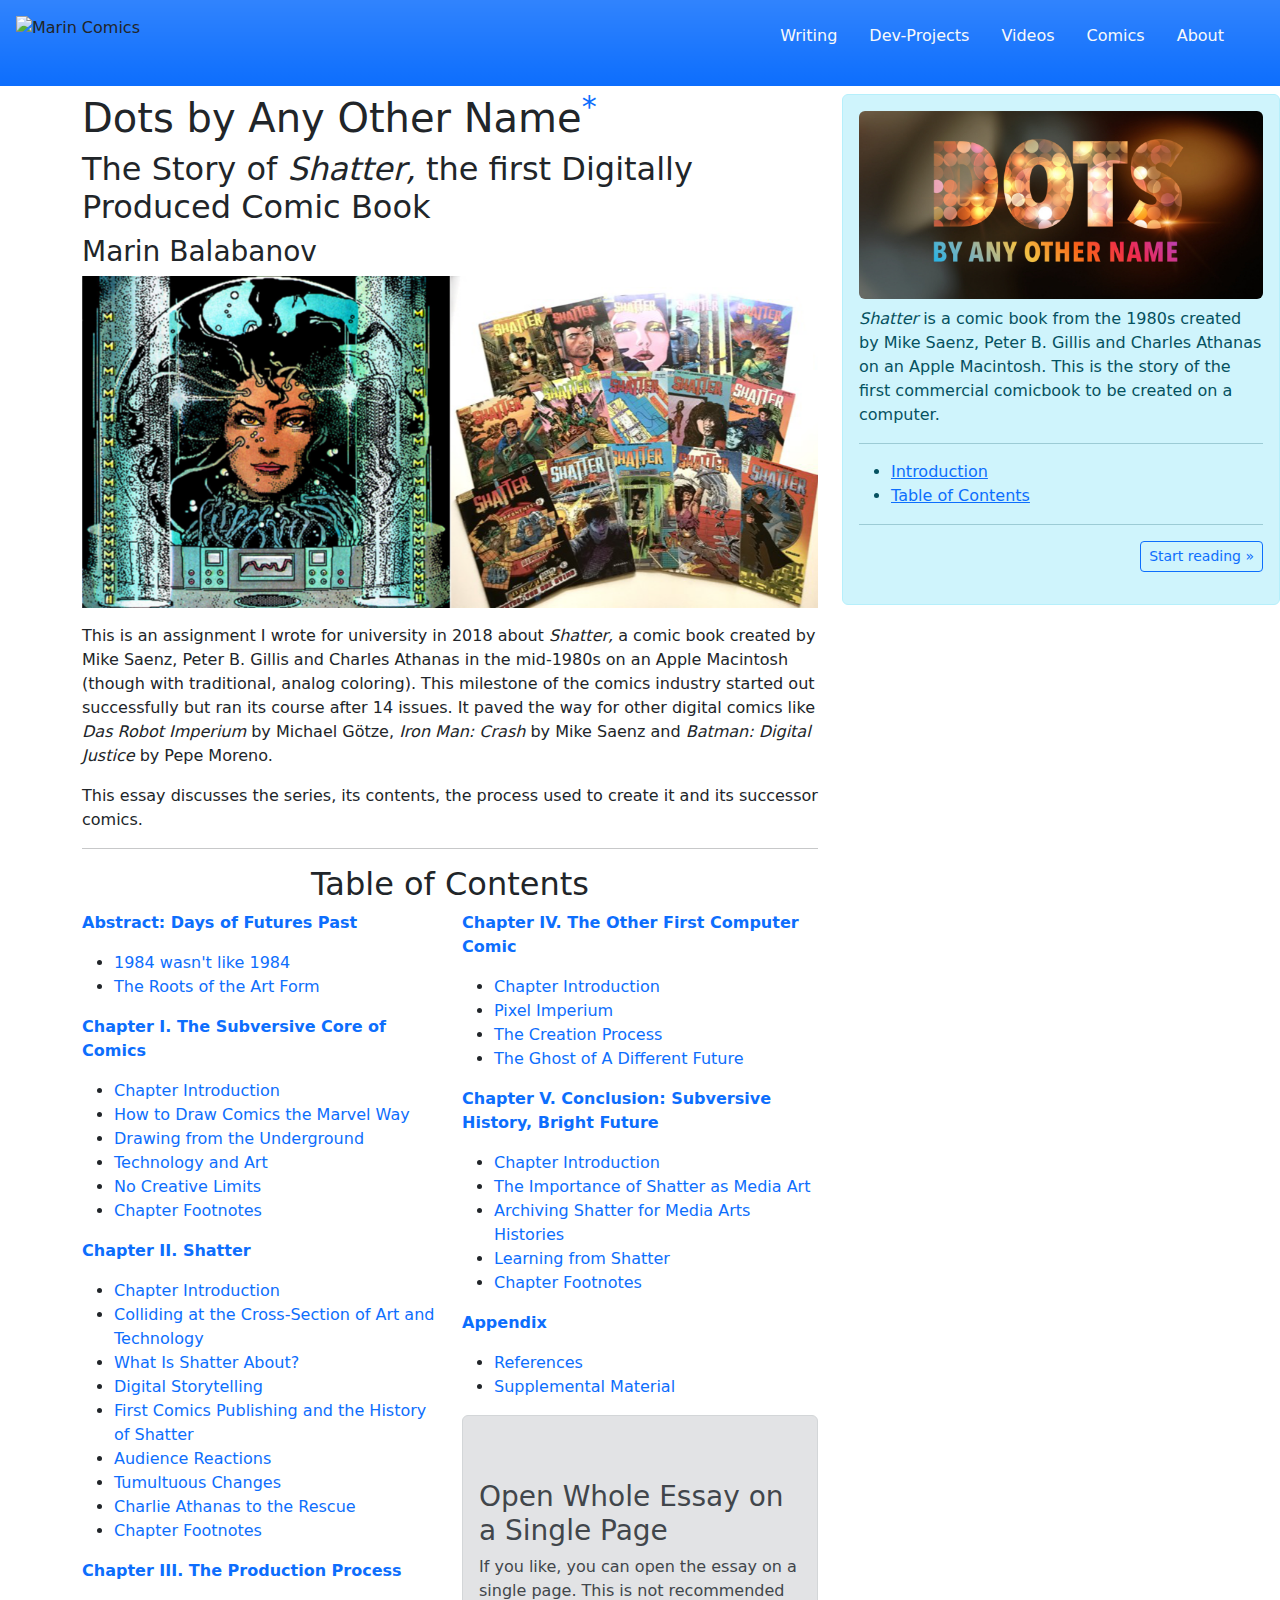
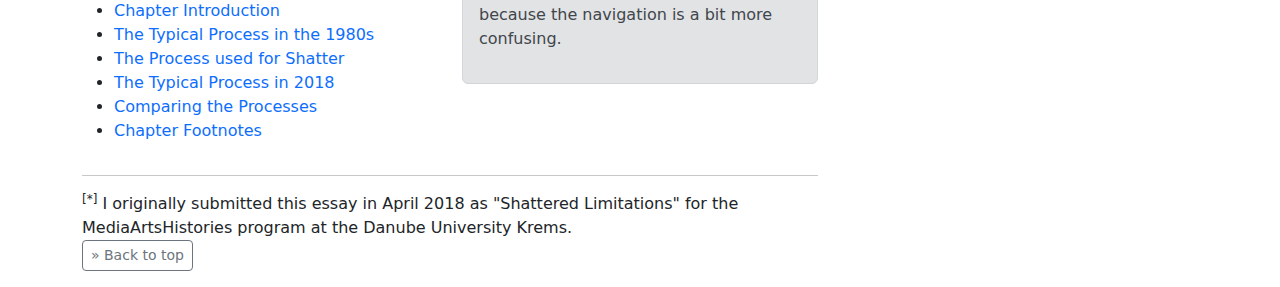
==== index.html @ e0672acc "Removes single page view of complete work" ====
<!DOCTYPE html>
<html lang="en">
  <head>
    <meta charset="UTF-8" />
    <meta http-equiv="X-UA-Compatible" content="IE=edge" />
    <meta name="viewport" content="width=device-width, initial-scale=1.0" />
    <title>Table of Contents - Dots by Any Other Name</title>
    <link rel="stylesheet" href="css/bootstrap.min.css" />
  </head>

  <body>
    <nav
      class="d-flex flex-wrap justify-content-center p-3 bg-primary bg-gradient text-light"
    >
      <a
        href="https://marincomics.com"
        class="d-flex align-items-center mb-md-1 me-md-auto text-dark text-decoration-none"
      >
        <img
          src="https://marincomics.com/img/marincomics-logo.png"
          alt="Marin Comics"
          height="50px"
        />
      </a>

      <ul class="nav nav-pills me-4">
        <li class="nav-item">
          <a
            href="https://marincomics.com/index.html#writing"
            class="nav-link link-light"
            >Writing</a
          >
        </li>
        <li class="nav-item">
          <a
            href="https://marincomics.com/index.html#dev-projects"
            class="nav-link link-light"
            >Dev-Projects</a
          >
        </li>
        <li class="nav-item">
          <a
            href="https://marincomics.com/index.html#videos"
            class="nav-link link-light"
            >Videos</a
          >
        </li>
        <li class="nav-item">
          <a
            href="https://marincomics.com/index.html#comics"
            class="nav-link link-light"
            >Comics</a
          >
        </li>
        <li class="nav-item">
          <a
            href="https://marincomics.com/about.html"
            class="nav-link link-light"
            >About</a
          >
        </li>
      </ul>
    </nav>

    <div class="container mt-2">
      <div class="row">
        <main class="col-md-8">
          <section id="shatter-introduction">
            <h1>
              Dots by Any Other Name<sup
                ><a
                  href="#dots-remark"
                  id="shatter-remark-origin"
                  class="text-decoration-none"
                  >*</a
                ></sup
              >
            </h1>
            <h2>
              The Story of <em>Shatter,</em> the first Digitally Produced Comic
              Book
            </h2>
            <h3>Marin Balabanov</h3>
            <p class="text-center">
              <img
                src="img/shatter-intro-image.png"
                alt="Shatter, the first comic book created on a computer"
                class="img-fluid"
              />
            </p>
            <p>
              This is an assignment I wrote for university in 2018 about
              <em>Shatter,</em> a comic book created by Mike Saenz, Peter B.
              Gillis and Charles Athanas in the mid-1980s on an Apple Macintosh
              (though with traditional, analog coloring). This milestone of the
              comics industry started out successfully but ran its course after
              14 issues. It paved the way for other digital comics like
              <em>Das Robot Imperium</em> by Michael Götze,
              <em>Iron Man: Crash</em> by Mike Saenz and
              <em>Batman: Digital Justice</em> by Pepe Moreno.
            </p>

            <p>
              This essay discusses the series, its contents, the process used to
              create it and its successor comics.
            </p>
          </section>

          <hr />

          <h2 class="text-center">Table of Contents</h2>
          <div class="row" id="shatter-toc">
            <section class="col-md-6">
              <p>
                <a
                  href="abstract.html#shatter-abstract"
                  class="text-decoration-none"
                  ><strong>Abstract: Days of Futures Past</strong></a
                >
              </p>
              <ul>
                <li>
                  <a
                    href="abstract.html#shatter-abstract-section-1"
                    class="text-decoration-none"
                    >1984 wasn't like 1984</a
                  >
                </li>
                <li>
                  <a
                    href="abstract.html#shatter-abstract-section-2"
                    class="text-decoration-none"
                    >The Roots of the Art Form</a
                  >
                </li>
              </ul>

              <p>
                <a
                  href="chapter-01.html#shatter-chapter-1"
                  class="text-decoration-none"
                  ><strong>Chapter I. The Subversive Core of Comics</strong></a
                >
              </p>
              <ul>
                <li>
                  <a
                    href="chapter-01.html#shatter-chapter-1-section-1"
                    class="text-decoration-none"
                    >Chapter Introduction</a
                  >
                </li>
                <li>
                  <a
                    href="chapter-01.html#shatter-chapter-1-section-2"
                    class="text-decoration-none"
                    >How to Draw Comics the Marvel Way</a
                  >
                </li>
                <li>
                  <a
                    href="chapter-01.html#shatter-chapter-1-section-3"
                    class="text-decoration-none"
                    >Drawing from the Underground</a
                  >
                </li>
                <li>
                  <a
                    href="chapter-01.html#shatter-chapter-1-section-4"
                    class="text-decoration-none"
                    >Technology and Art</a
                  >
                </li>
                <li>
                  <a
                    href="chapter-01.html#shatter-chapter-1-section-5"
                    class="text-decoration-none"
                    >No Creative Limits</a
                  >
                </li>
                <li>
                  <a
                    href="chapter-01.html#shatter-chapter-1-footnotes"
                    class="text-decoration-none"
                    >Chapter Footnotes</a
                  >
                </li>
              </ul>

              <p>
                <a
                  href="chapter-02.html#shatter-chapter-2"
                  class="text-decoration-none"
                  ><strong>Chapter II. Shatter</strong></a
                >
              </p>
              <ul>
                <li>
                  <a
                    href="chapter-02.html#shatter-chapter-2-section-1"
                    class="text-decoration-none"
                    >Chapter Introduction</a
                  >
                </li>
                <li>
                  <a
                    href="chapter-02.html#shatter-chapter-2-section-2"
                    class="text-decoration-none"
                    >Colliding at the Cross-Section of Art and Technology</a
                  >
                </li>
                <li>
                  <a
                    href="chapter-02.html#shatter-chapter-2-section-3"
                    class="text-decoration-none"
                    >What Is Shatter About?</a
                  >
                </li>
                <li>
                  <a
                    href="chapter-02.html#shatter-chapter-2-section-4"
                    class="text-decoration-none"
                    >Digital Storytelling</a
                  >
                </li>
                <li>
                  <a
                    href="chapter-02.html#shatter-chapter-2-section-5"
                    class="text-decoration-none"
                    >First Comics Publishing and the History of Shatter</a
                  >
                </li>
                <li>
                  <a
                    href="chapter-02.html#shatter-chapter-2-section-6"
                    class="text-decoration-none"
                    >Audience Reactions</a
                  >
                </li>
                <li>
                  <a
                    href="chapter-02.html#shatter-chapter-2-section-7"
                    class="text-decoration-none"
                    >Tumultuous Changes</a
                  >
                </li>
                <li>
                  <a
                    href="chapter-02.html#shatter-chapter-2-section-8"
                    class="text-decoration-none"
                    >Charlie Athanas to the Rescue</a
                  >
                </li>
                <li>
                  <a
                    href="chapter-02.html#shatter-chapter-2-footnotes"
                    class="text-decoration-none"
                    >Chapter Footnotes</a
                  >
                </li>
              </ul>

              <p>
                <a
                  href="chapter-03.html#shatter-chapter-3"
                  class="text-decoration-none"
                  ><strong>Chapter III. The Production Process</strong></a
                >
              </p>
              <ul>
                <li>
                  <a
                    href="chapter-03.html#shatter-chapter-3-section-1"
                    class="text-decoration-none"
                    >Chapter Introduction</a
                  >
                </li>
                <li>
                  <a
                    href="chapter-03.html#shatter-chapter-3-section-2"
                    class="text-decoration-none"
                    >The Typical Process in the 1980s</a
                  >
                </li>
                <li>
                  <a
                    href="chapter-03.html#shatter-chapter-3-section-3"
                    class="text-decoration-none"
                    >The Process used for Shatter</a
                  >
                </li>
                <li>
                  <a
                    href="chapter-03.html#shatter-chapter-3-section-4"
                    class="text-decoration-none"
                    >The Typical Process in 2018</a
                  >
                </li>
                <li>
                  <a
                    href="chapter-03.html#shatter-chapter-3-section-5"
                    class="text-decoration-none"
                    >Comparing the Processes</a
                  >
                </li>
                <li>
                  <a
                    href="chapter-03.html#shatter-chapter-3-footnotes"
                    class="text-decoration-none"
                    >Chapter Footnotes</a
                  >
                </li>
              </ul>
            </section>

            <section class="col-md-6">
              <p>
                <a
                  href="chapter-04.html#shatter-chapter-4"
                  class="text-decoration-none"
                  ><strong
                    >Chapter IV. The Other First Computer Comic</strong
                  ></a
                >
              </p>
              <ul>
                <li>
                  <a
                    href="chapter-04.html#shatter-chapter-4-section-1"
                    class="text-decoration-none"
                    >Chapter Introduction</a
                  >
                </li>
                <li>
                  <a
                    href="chapter-04.html#shatter-chapter-4-section-2"
                    class="text-decoration-none"
                    >Pixel Imperium</a
                  >
                </li>
                <li>
                  <a
                    href="chapter-04.html#shatter-chapter-4-section-3"
                    class="text-decoration-none"
                    >The Creation Process</a
                  >
                </li>
                <li>
                  <a
                    href="chapter-04.html#shatter-chapter-4-section-4"
                    class="text-decoration-none"
                    >The Ghost of A Different Future</a
                  >
                </li>
              </ul>

              <p>
                <a
                  href="chapter-05.html#shatter-chapter-5"
                  class="text-decoration-none"
                  ><strong
                    >Chapter V. Conclusion: Subversive History, Bright
                    Future</strong
                  ></a
                >
              </p>
              <ul>
                <li>
                  <a
                    href="chapter-05.html#shatter-chapter-5-section-1"
                    class="text-decoration-none"
                    >Chapter Introduction</a
                  >
                </li>
                <li>
                  <a
                    href="chapter-05.html#shatter-chapter-5-section-2"
                    class="text-decoration-none"
                    >The Importance of Shatter as Media Art</a
                  >
                </li>
                <li>
                  <a
                    href="chapter-05.html#shatter-chapter-5-section-3"
                    class="text-decoration-none"
                    >Archiving Shatter for Media Arts Histories</a
                  >
                </li>
                <li>
                  <a
                    href="chapter-05.html#shatter-chapter-5-section-4"
                    class="text-decoration-none"
                    >Learning from Shatter</a
                  >
                </li>
                <li>
                  <a
                    href="chapter-05.html#shatter-chapter-5-footnotes"
                    class="text-decoration-none"
                    >Chapter Footnotes</a
                  >
                </li>
              </ul>

              <p>
                <a
                  href="appendix.html#shatter-appendix"
                  class="text-decoration-none"
                  ><strong>Appendix</strong></a
                >
              </p>
              <ul>
                <li>
                  <a
                    href="appendix.html#shatter-references"
                    class="text-decoration-none"
                    >References</a
                  >
                </li>
                <li>
                  <a
                    href="appendix.html#shatter-comic-pages"
                    class="text-decoration-none"
                    >Supplemental Material</a
                  >
                </li>
              </ul>

              <div class="alert alert-secondary">
                <h3 class="mt-5">Open Whole Essay on a Single Page</h3>
                <p>
                  If you like, you can open the essay on a single page. This is
                  not recommended because the navigation is a bit more
                  confusing.
                </p>
              </div>
            </section>
            <div>
              <hr />
              <p id="dots-remark">
                <sup>[*]</sup> I originally submitted this essay in April 2018
                as "Shattered Limitations" for the MediaArtsHistories program at
                the Danube University Krems.<br /><a
                  href="#shatter-remark-origin"
                  class="btn btn-outline-secondary btn-sm"
                >
                  &raquo; Back to top</a
                >
              </p>
            </div>
          </div>
        </main>
        <aside class="col-md-4">
          <div
            class="alert alert-info position-fixed"
            style="max-height: 80vh; overflow-y: scroll"
          >
            <img
              src="img/dots-by-any-other-name.jpg"
              alt="Dots by any other Name"
              class="img-fluid rounded"
            />
            <p class="mt-2">
              <em>Shatter</em> is a comic book from the 1980s created by Mike
              Saenz, Peter B. Gillis and Charles Athanas on an Apple Macintosh.
              This is the story of the first commercial comicbook to be created
              on a computer.
            </p>
            <hr />
            <ul>
              <li>
                <a href="#shatter-introduction">Introduction</a>
              </li>
              <li>
                <a href="#shatter-toc">Table of Contents</a>
              </li>
            </ul>
            <hr />
            <div class="row">
              <div class="col-md-6"></div>
              <div class="col-md-6">
                <p class="text-end">
                  <a href="abstract.html" class="btn btn-outline-primary btn-sm"
                    >Start reading &raquo;</a
                  >
                </p>
              </div>
            </div>
          </div>
        </aside>
      </div>
    </div>
    <script src="js/bootstrap.bundle.min.js"></script>
  </body>
</html>
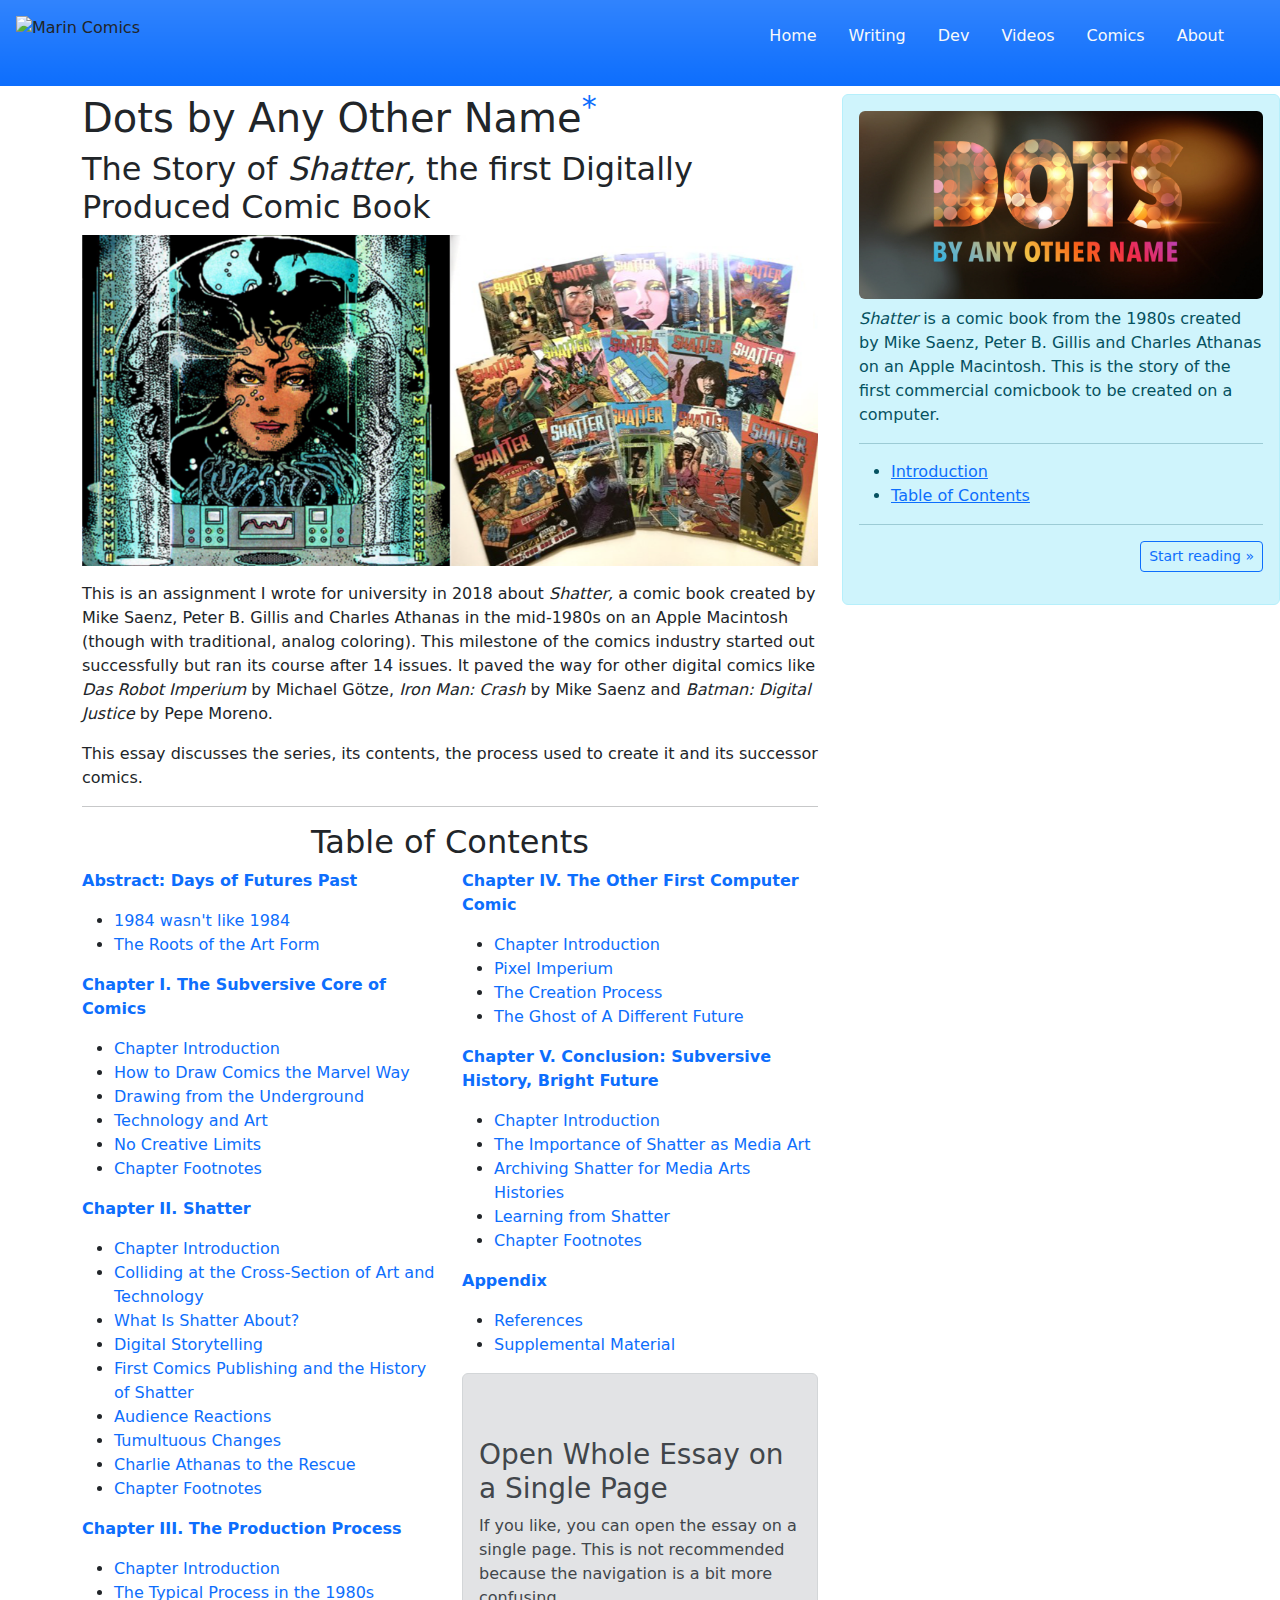
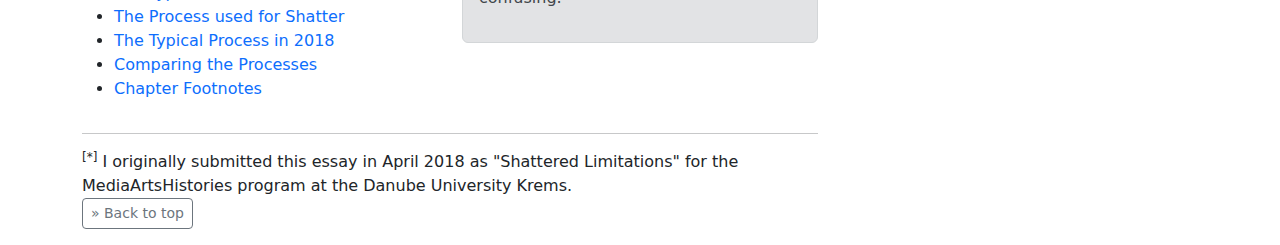
==== commit 1d170647: "Updates navigation and page headings" ====
--- a/index.html
+++ b/index.html
@@ -16,48 +16,27 @@
         href="https://marincomics.com"
         class="d-flex align-items-center mb-md-1 me-md-auto text-dark text-decoration-none"
       >
-        <img
-          src="https://marincomics.com/img/marincomics-logo.png"
-          alt="Marin Comics"
-          height="50px"
-        />
+        <img src="../img/marincomics-logo.png" alt="Marin Comics" height="50" />
       </a>
 
       <ul class="nav nav-pills me-4">
         <li class="nav-item">
-          <a
-            href="https://marincomics.com/index.html#writing"
-            class="nav-link link-light"
-            >Writing</a
-          >
-        </li>
-        <li class="nav-item">
-          <a
-            href="https://marincomics.com/index.html#dev-projects"
-            class="nav-link link-light"
-            >Dev-Projects</a
-          >
-        </li>
-        <li class="nav-item">
-          <a
-            href="https://marincomics.com/index.html#videos"
-            class="nav-link link-light"
-            >Videos</a
-          >
-        </li>
-        <li class="nav-item">
-          <a
-            href="https://marincomics.com/index.html#comics"
-            class="nav-link link-light"
-            >Comics</a
-          >
-        </li>
-        <li class="nav-item">
-          <a
-            href="https://marincomics.com/about.html"
-            class="nav-link link-light"
-            >About</a
-          >
+          <a href="/index.html" class="nav-link link-light">Home</a>
+        </li>
+        <li class="nav-item">
+          <a href="/writing.html" class="nav-link link-light">Writing</a>
+        </li>
+        <li class="nav-item">
+          <a href="/dev.html" class="nav-link link-light">Dev</a>
+        </li>
+        <li class="nav-item">
+          <a href="/videos.html" class="nav-link link-light">Videos</a>
+        </li>
+        <li class="nav-item">
+          <a href="/comics.html" class="nav-link link-light">Comics</a>
+        </li>
+        <li class="nav-item">
+          <a href="/about.html" class="nav-link link-light">About</a>
         </li>
       </ul>
     </nav>
@@ -80,7 +59,6 @@
               The Story of <em>Shatter,</em> the first Digitally Produced Comic
               Book
             </h2>
-            <h3>Marin Balabanov</h3>
             <p class="text-center">
               <img
                 src="img/shatter-intro-image.png"
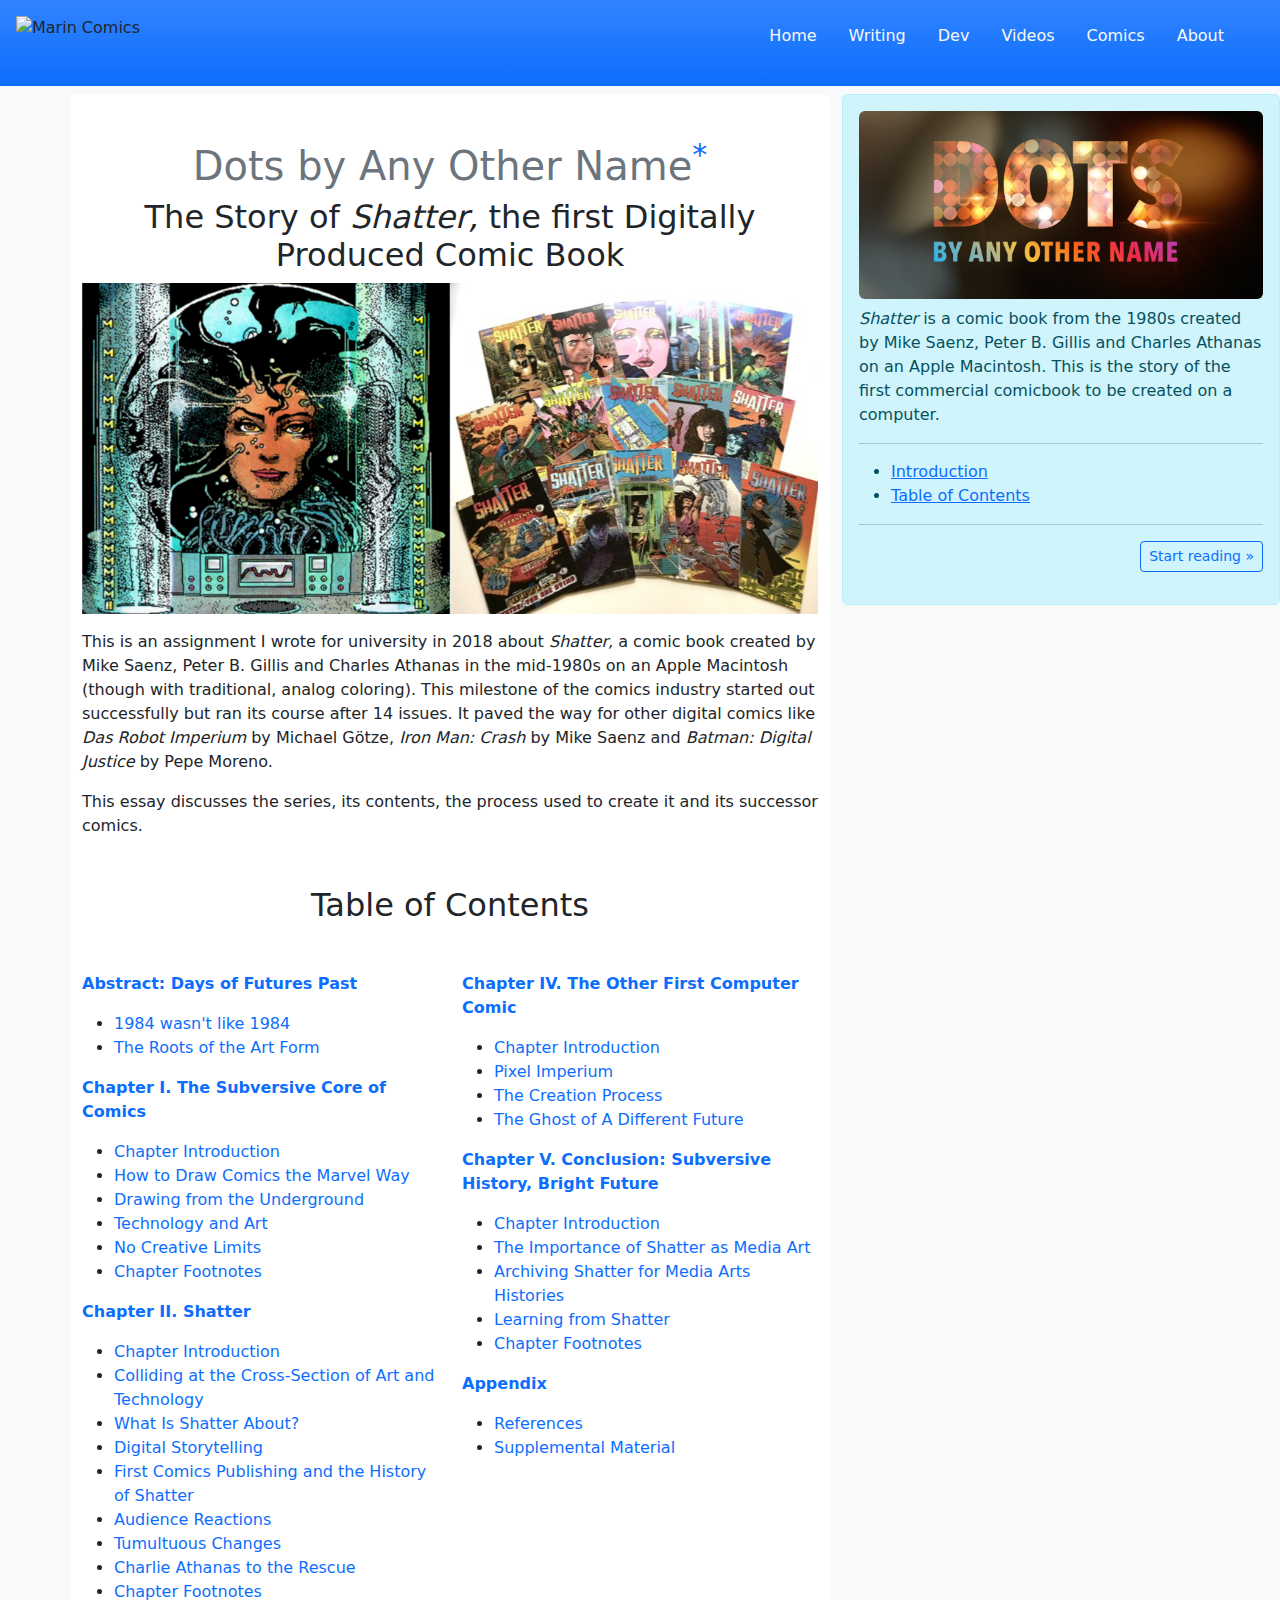
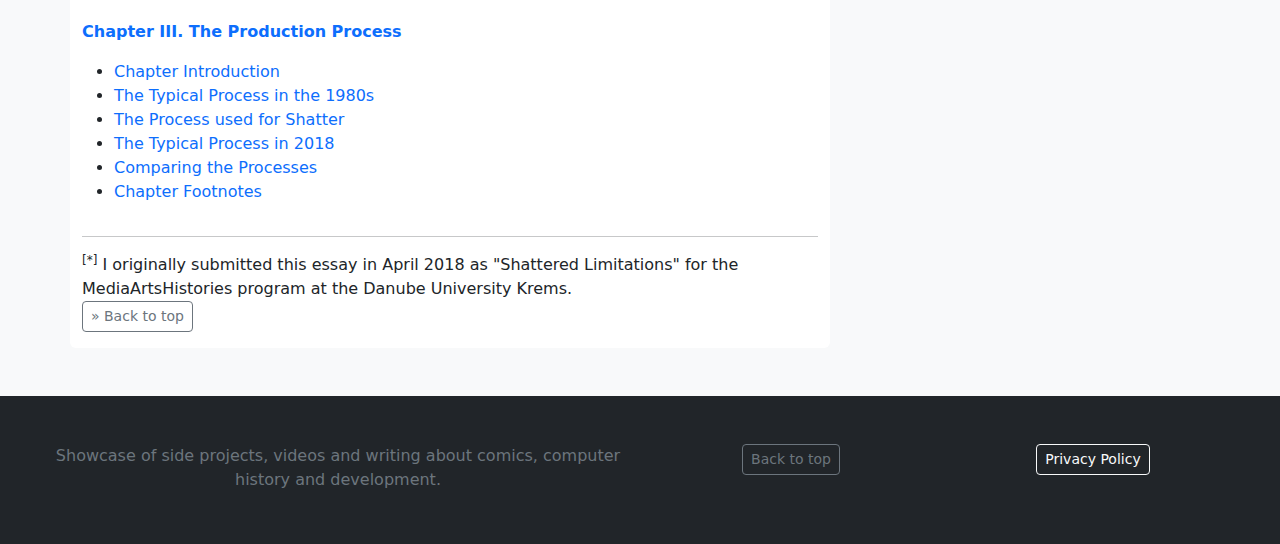
==== commit 0a2ea4c5: "Adapts styles, titles, sidenav and index page" ====
--- a/index.html
+++ b/index.html
@@ -6,9 +6,10 @@
     <meta name="viewport" content="width=device-width, initial-scale=1.0" />
     <title>Table of Contents - Dots by Any Other Name</title>
     <link rel="stylesheet" href="css/bootstrap.min.css" />
+    <link rel="stylesheet" href="css/custom.css" />
   </head>
 
-  <body>
+  <body class="bg-light">
     <nav
       class="d-flex flex-wrap justify-content-center p-3 bg-primary bg-gradient text-light"
     >
@@ -43,9 +44,9 @@
 
     <div class="container mt-2">
       <div class="row">
-        <main class="col-md-8">
+        <main class="col-md-8 bg-white rounded mb-5">
           <section id="shatter-introduction">
-            <h1>
+            <h1 class="text-center text-secondary mt-5">
               Dots by Any Other Name<sup
                 ><a
                   href="#dots-remark"
@@ -55,7 +56,7 @@
                 ></sup
               >
             </h1>
-            <h2>
+            <h2 class="text-center">
               The Story of <em>Shatter,</em> the first Digitally Produced Comic
               Book
             </h2>
@@ -84,9 +85,8 @@
             </p>
           </section>
 
-          <hr />
-
-          <h2 class="text-center">Table of Contents</h2>
+
+          <h2 class="text-center my-5">Table of Contents</h2>
           <div class="row" id="shatter-toc">
             <section class="col-md-6">
               <p>
@@ -404,14 +404,6 @@
                 </li>
               </ul>
 
-              <div class="alert alert-secondary">
-                <h3 class="mt-5">Open Whole Essay on a Single Page</h3>
-                <p>
-                  If you like, you can open the essay on a single page. This is
-                  not recommended because the navigation is a bit more
-                  confusing.
-                </p>
-              </div>
             </section>
             <div>
               <hr />
@@ -431,7 +423,7 @@
         <aside class="col-md-4">
           <div
             class="alert alert-info position-fixed"
-            style="max-height: 80vh; overflow-y: scroll"
+            id="toc-sidenav"
           >
             <img
               src="img/dots-by-any-other-name.jpg"
@@ -469,5 +461,31 @@
       </div>
     </div>
     <script src="js/bootstrap.bundle.min.js"></script>
+
+    <footer class="bg-dark text-muted p-5 row">
+      <div class="col-md-6 text-center">
+        <p class="mb-1">
+          Showcase of side projects, videos and writing about comics, computer
+          history and development.
+        </p>
+      </div>
+      <div class="col-md-3 text-center">
+        <p class="mb-1">
+          <a rel="noopener" href="#" class="btn btn-sm btn-outline-secondary"
+            >Back to top</a
+          >
+        </p>
+      </div>
+      <div class="col-md-3 text-center">
+        <p class="mb-1">
+          <a
+            href="https://marincomics.com/privacy-policy.html"
+            class="btn btn-sm btn-outline-light"
+            >Privacy Policy</a
+          >
+        </p>
+      </div>
+    </footer>
+
   </body>
 </html>
--- a/css/custom.css
+++ b/css/custom.css
@@ -0,0 +1,26 @@
+.video-container {
+    overflow: hidden;
+    position: relative;
+    width: 100%;
+  }
+  
+  .video-container::after {
+    padding-top: 56.25%;
+    display: block;
+    content: '';
+  }
+  
+  .video-container iframe {
+    position: absolute;
+    top: 0;
+    left: 0;
+    width: 100%;
+    height: 100%;
+  }
+  
+  #toc-sidenav {
+    max-width: 30rem;
+    overflow-y: scroll;
+    max-height: 80vh
+  }
+  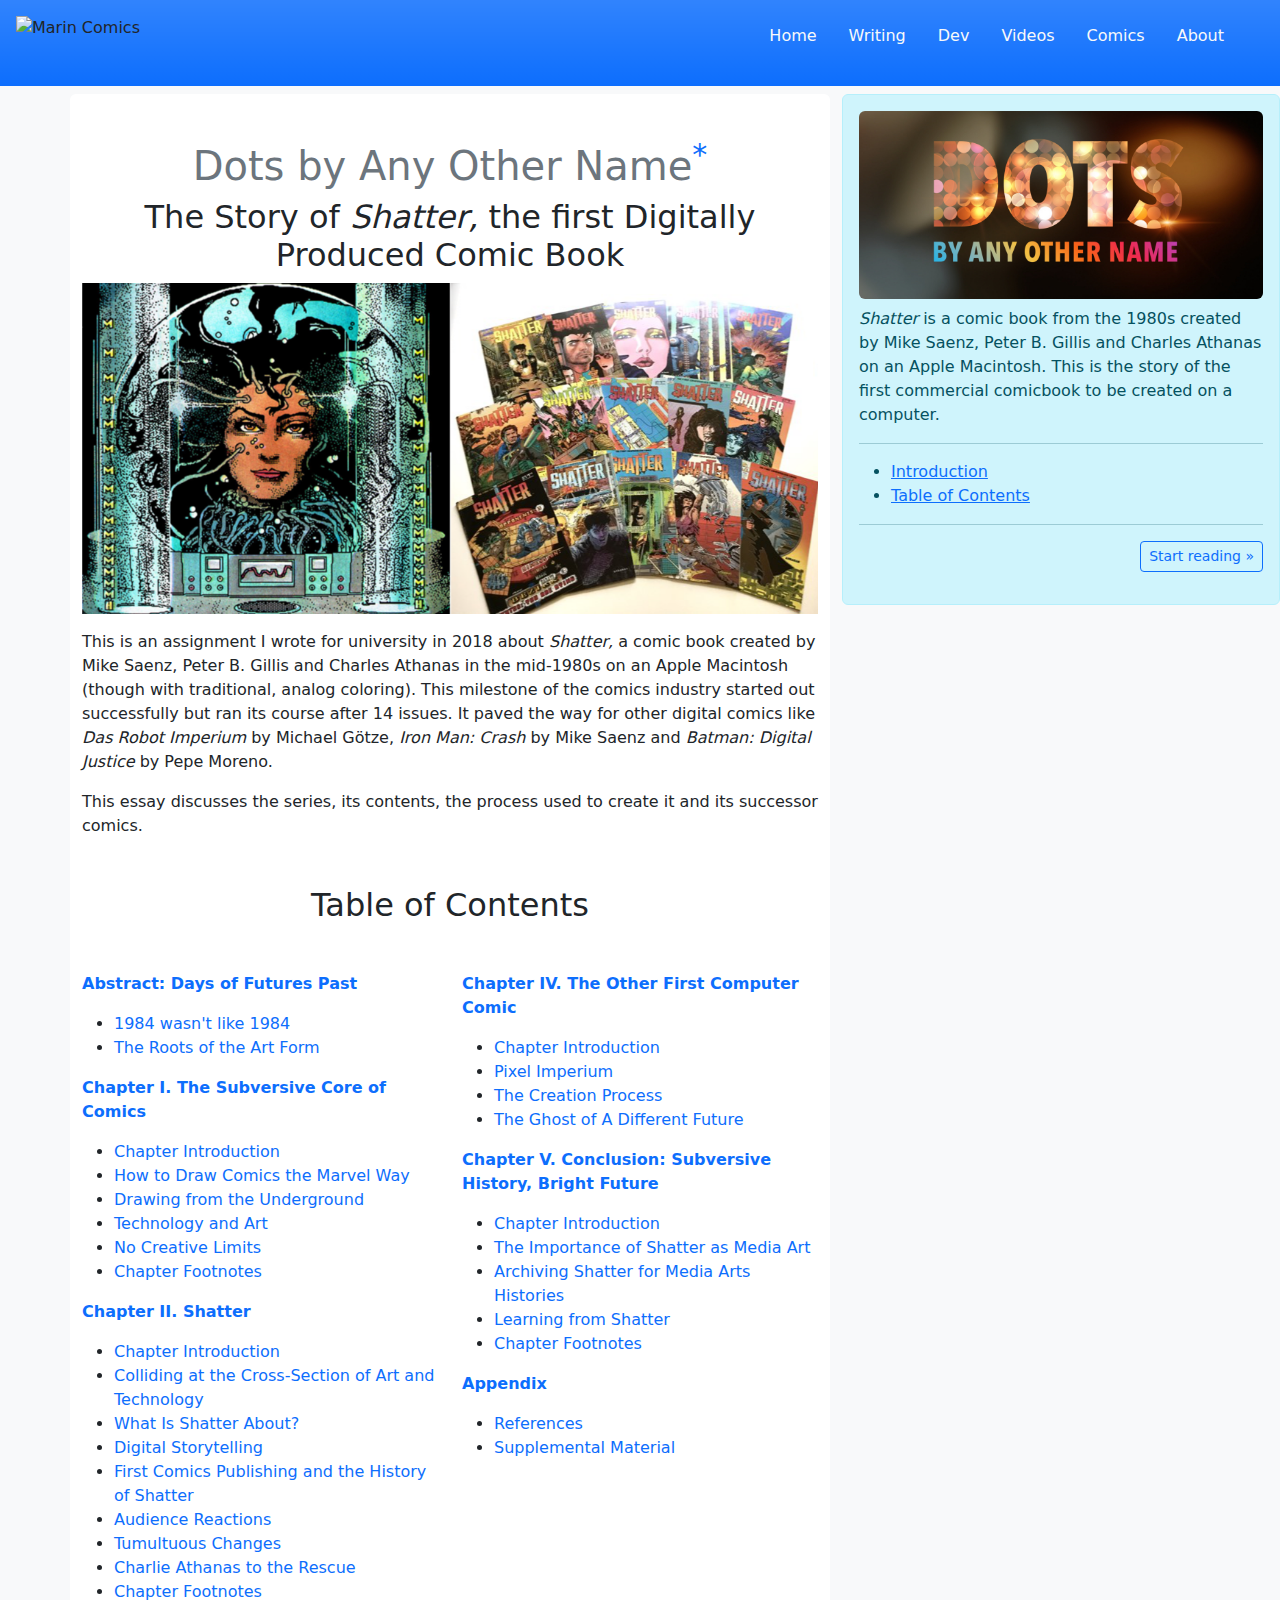
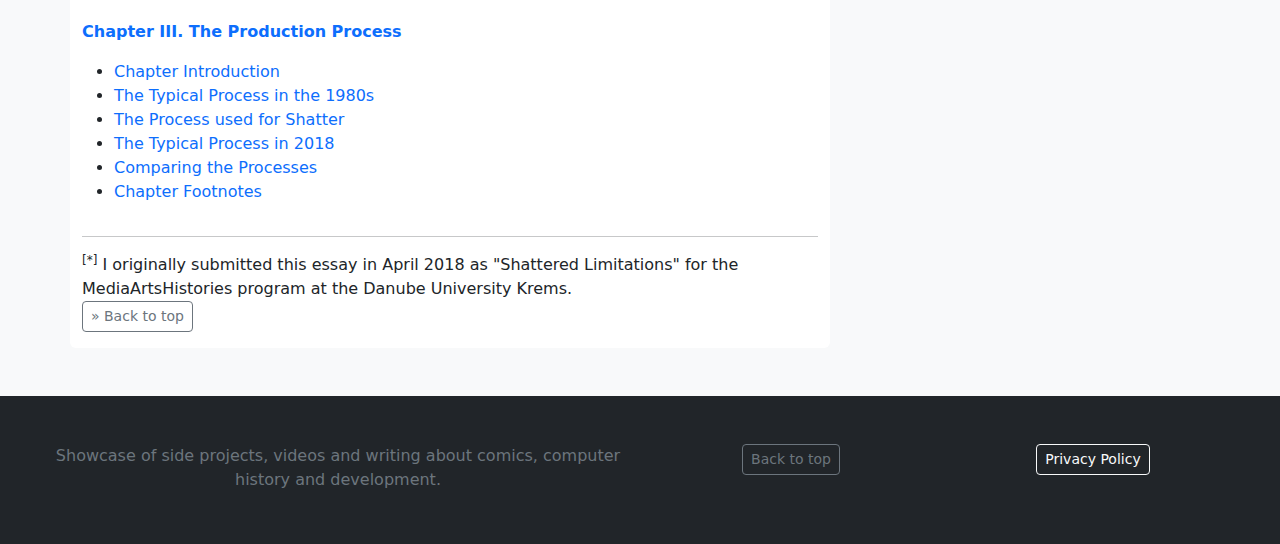
==== commit adeaefec: "Realligns the buttons at the end of every page" ====
--- a/index.html
+++ b/index.html
@@ -447,8 +447,8 @@
             </ul>
             <hr />
             <div class="row">
-              <div class="col-md-6"></div>
-              <div class="col-md-6">
+              <div class="col-6"></div>
+              <div class="col-6">
                 <p class="text-end">
                   <a href="abstract.html" class="btn btn-outline-primary btn-sm"
                     >Start reading &raquo;</a
@@ -479,7 +479,7 @@
       <div class="col-md-3 text-center">
         <p class="mb-1">
           <a
-            href="https://marincomics.com/privacy-policy.html"
+            href="/privacy-policy.html"
             class="btn btn-sm btn-outline-light"
             >Privacy Policy</a
           >
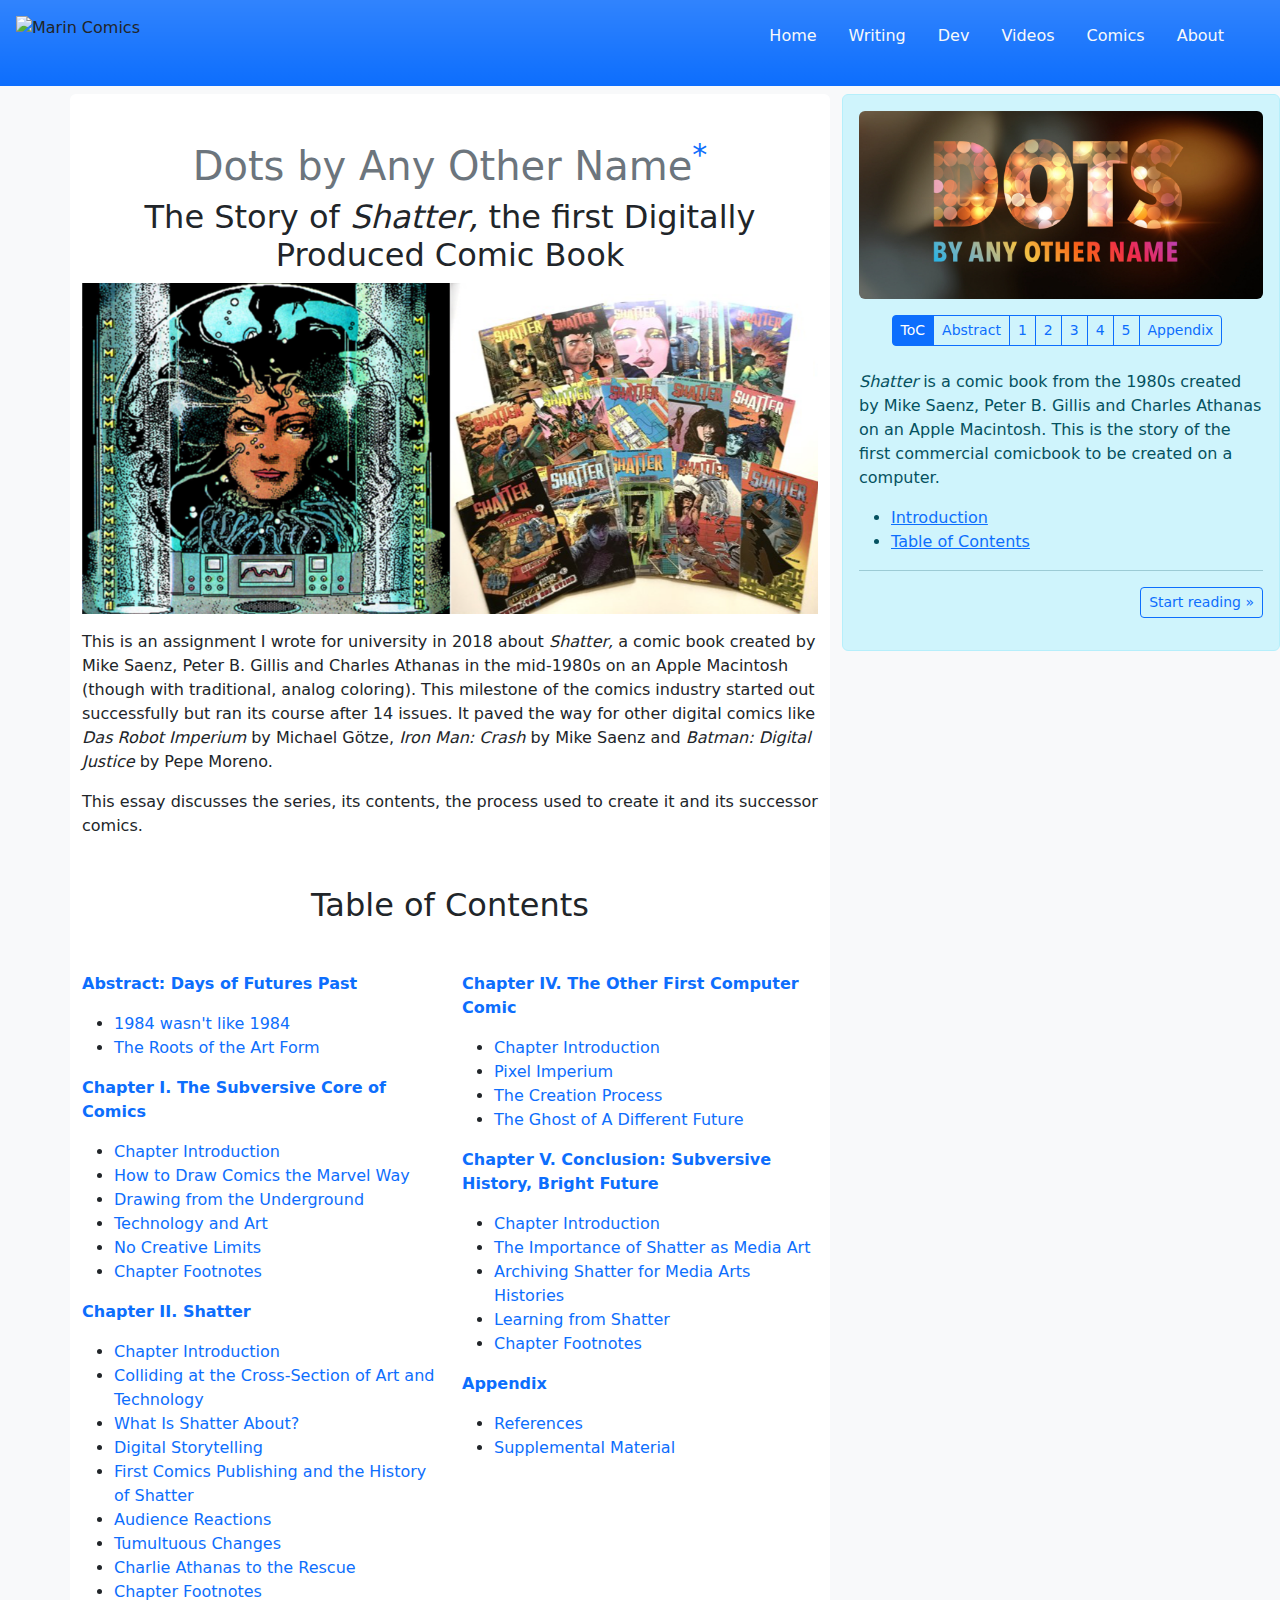
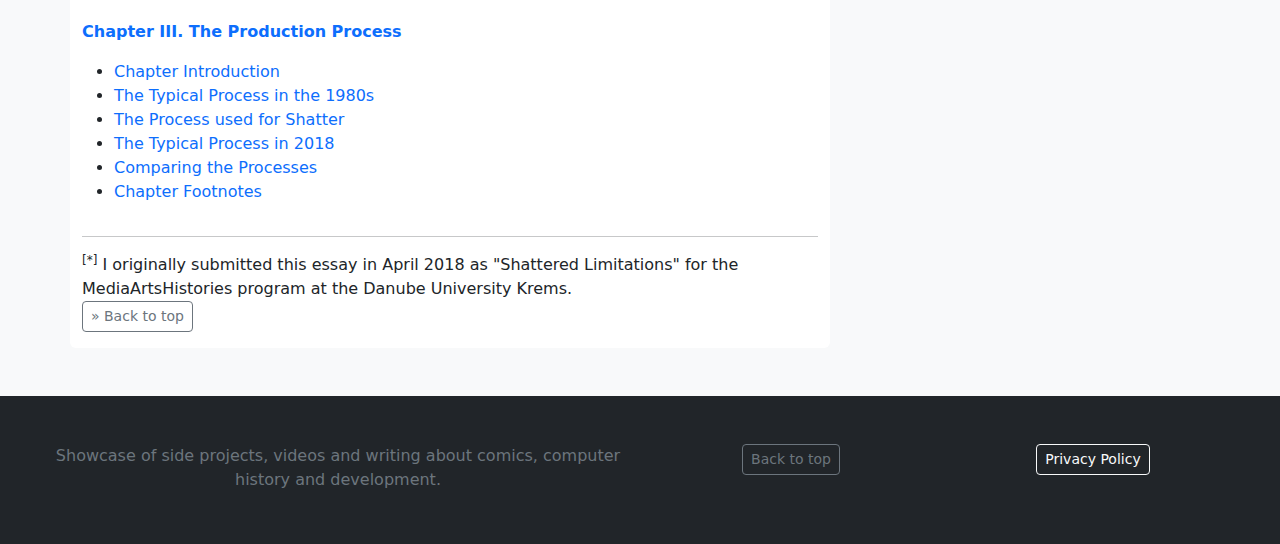
==== commit 3d5221b6: "Adds direct navigation to pages" ====
--- a/index.html
+++ b/index.html
@@ -1,491 +1,305 @@
 <!DOCTYPE html>
 <html lang="en">
-  <head>
-    <meta charset="UTF-8" />
-    <meta http-equiv="X-UA-Compatible" content="IE=edge" />
-    <meta name="viewport" content="width=device-width, initial-scale=1.0" />
-    <title>Table of Contents - Dots by Any Other Name</title>
-    <link rel="stylesheet" href="css/bootstrap.min.css" />
-    <link rel="stylesheet" href="css/custom.css" />
-  </head>
-
-  <body class="bg-light">
-    <nav
-      class="d-flex flex-wrap justify-content-center p-3 bg-primary bg-gradient text-light"
-    >
-      <a
-        href="https://marincomics.com"
-        class="d-flex align-items-center mb-md-1 me-md-auto text-dark text-decoration-none"
-      >
-        <img src="../img/marincomics-logo.png" alt="Marin Comics" height="50" />
-      </a>
-
-      <ul class="nav nav-pills me-4">
-        <li class="nav-item">
-          <a href="/index.html" class="nav-link link-light">Home</a>
-        </li>
-        <li class="nav-item">
-          <a href="/writing.html" class="nav-link link-light">Writing</a>
-        </li>
-        <li class="nav-item">
-          <a href="/dev.html" class="nav-link link-light">Dev</a>
-        </li>
-        <li class="nav-item">
-          <a href="/videos.html" class="nav-link link-light">Videos</a>
-        </li>
-        <li class="nav-item">
-          <a href="/comics.html" class="nav-link link-light">Comics</a>
-        </li>
-        <li class="nav-item">
-          <a href="/about.html" class="nav-link link-light">About</a>
-        </li>
-      </ul>
-    </nav>
-
-    <div class="container mt-2">
-      <div class="row">
-        <main class="col-md-8 bg-white rounded mb-5">
-          <section id="shatter-introduction">
-            <h1 class="text-center text-secondary mt-5">
-              Dots by Any Other Name<sup
-                ><a
-                  href="#dots-remark"
-                  id="shatter-remark-origin"
-                  class="text-decoration-none"
-                  >*</a
-                ></sup
-              >
-            </h1>
-            <h2 class="text-center">
-              The Story of <em>Shatter,</em> the first Digitally Produced Comic
-              Book
-            </h2>
-            <p class="text-center">
-              <img
-                src="img/shatter-intro-image.png"
-                alt="Shatter, the first comic book created on a computer"
-                class="img-fluid"
-              />
-            </p>
-            <p>
-              This is an assignment I wrote for university in 2018 about
-              <em>Shatter,</em> a comic book created by Mike Saenz, Peter B.
-              Gillis and Charles Athanas in the mid-1980s on an Apple Macintosh
-              (though with traditional, analog coloring). This milestone of the
-              comics industry started out successfully but ran its course after
-              14 issues. It paved the way for other digital comics like
-              <em>Das Robot Imperium</em> by Michael Götze,
-              <em>Iron Man: Crash</em> by Mike Saenz and
-              <em>Batman: Digital Justice</em> by Pepe Moreno.
-            </p>
-
-            <p>
-              This essay discusses the series, its contents, the process used to
-              create it and its successor comics.
-            </p>
+
+<head>
+  <meta charset="UTF-8" />
+  <meta http-equiv="X-UA-Compatible" content="IE=edge" />
+  <meta name="viewport" content="width=device-width, initial-scale=1.0" />
+  <title>Table of Contents - Dots by Any Other Name</title>
+  <link rel="stylesheet" href="css/bootstrap.min.css" />
+  <link rel="stylesheet" href="css/custom.css" />
+</head>
+
+<body class="bg-light">
+  <nav class="d-flex flex-wrap justify-content-center p-3 bg-primary bg-gradient text-light">
+    <a href="https://marincomics.com" class="d-flex align-items-center mb-md-1 me-md-auto text-dark text-decoration-none">
+      <img src="../img/marincomics-logo.png" alt="Marin Comics" height="50" />
+    </a>
+
+    <ul class="nav nav-pills me-4">
+      <li class="nav-item">
+        <a href="/index.html" class="nav-link link-light">Home</a>
+      </li>
+      <li class="nav-item">
+        <a href="/writing.html" class="nav-link link-light">Writing</a>
+      </li>
+      <li class="nav-item">
+        <a href="/dev.html" class="nav-link link-light">Dev</a>
+      </li>
+      <li class="nav-item">
+        <a href="/videos.html" class="nav-link link-light">Videos</a>
+      </li>
+      <li class="nav-item">
+        <a href="/comics.html" class="nav-link link-light">Comics</a>
+      </li>
+      <li class="nav-item">
+        <a href="/about.html" class="nav-link link-light">About</a>
+      </li>
+    </ul>
+  </nav>
+
+  <div class="container mt-2">
+    <div class="row">
+      <main class="col-md-8 bg-white rounded mb-5">
+        <section id="shatter-introduction">
+          <h1 class="text-center text-secondary mt-5">
+            Dots by Any Other Name<sup><a href="#dots-remark" id="shatter-remark-origin" class="text-decoration-none">*</a></sup>
+          </h1>
+          <h2 class="text-center">
+            The Story of <em>Shatter,</em> the first Digitally Produced Comic
+            Book
+          </h2>
+          <p class="text-center">
+            <img src="img/shatter-intro-image.png" alt="Shatter, the first comic book created on a computer" class="img-fluid" />
+          </p>
+          <p>
+            This is an assignment I wrote for university in 2018 about
+            <em>Shatter,</em> a comic book created by Mike Saenz, Peter B.
+            Gillis and Charles Athanas in the mid-1980s on an Apple Macintosh
+            (though with traditional, analog coloring). This milestone of the
+            comics industry started out successfully but ran its course after
+            14 issues. It paved the way for other digital comics like
+            <em>Das Robot Imperium</em> by Michael Götze,
+            <em>Iron Man: Crash</em> by Mike Saenz and
+            <em>Batman: Digital Justice</em> by Pepe Moreno.
+          </p>
+
+          <p>
+            This essay discusses the series, its contents, the process used to
+            create it and its successor comics.
+          </p>
+        </section>
+
+
+        <h2 class="text-center my-5">Table of Contents</h2>
+        <div class="row" id="shatter-toc">
+          <section class="col-md-6">
+            <p>
+              <a href="abstract.html#shatter-abstract" class="text-decoration-none"><strong>Abstract: Days of Futures Past</strong></a>
+            </p>
+            <ul>
+              <li>
+                <a href="abstract.html#shatter-abstract-section-1" class="text-decoration-none">1984 wasn't like 1984</a>
+              </li>
+              <li>
+                <a href="abstract.html#shatter-abstract-section-2" class="text-decoration-none">The Roots of the Art Form</a>
+              </li>
+            </ul>
+
+            <p>
+              <a href="chapter-01.html#shatter-chapter-1" class="text-decoration-none"><strong>Chapter I. The Subversive Core of Comics</strong></a>
+            </p>
+            <ul>
+              <li>
+                <a href="chapter-01.html#shatter-chapter-1-section-1" class="text-decoration-none">Chapter Introduction</a>
+              </li>
+              <li>
+                <a href="chapter-01.html#shatter-chapter-1-section-2" class="text-decoration-none">How to Draw Comics the Marvel Way</a>
+              </li>
+              <li>
+                <a href="chapter-01.html#shatter-chapter-1-section-3" class="text-decoration-none">Drawing from the Underground</a>
+              </li>
+              <li>
+                <a href="chapter-01.html#shatter-chapter-1-section-4" class="text-decoration-none">Technology and Art</a>
+              </li>
+              <li>
+                <a href="chapter-01.html#shatter-chapter-1-section-5" class="text-decoration-none">No Creative Limits</a>
+              </li>
+              <li>
+                <a href="chapter-01.html#shatter-chapter-1-footnotes" class="text-decoration-none">Chapter Footnotes</a>
+              </li>
+            </ul>
+
+            <p>
+              <a href="chapter-02.html#shatter-chapter-2" class="text-decoration-none"><strong>Chapter II. Shatter</strong></a>
+            </p>
+            <ul>
+              <li>
+                <a href="chapter-02.html#shatter-chapter-2-section-1" class="text-decoration-none">Chapter Introduction</a>
+              </li>
+              <li>
+                <a href="chapter-02.html#shatter-chapter-2-section-2" class="text-decoration-none">Colliding at the Cross-Section of Art and Technology</a>
+              </li>
+              <li>
+                <a href="chapter-02.html#shatter-chapter-2-section-3" class="text-decoration-none">What Is Shatter About?</a>
+              </li>
+              <li>
+                <a href="chapter-02.html#shatter-chapter-2-section-4" class="text-decoration-none">Digital Storytelling</a>
+              </li>
+              <li>
+                <a href="chapter-02.html#shatter-chapter-2-section-5" class="text-decoration-none">First Comics Publishing and the History of Shatter</a>
+              </li>
+              <li>
+                <a href="chapter-02.html#shatter-chapter-2-section-6" class="text-decoration-none">Audience Reactions</a>
+              </li>
+              <li>
+                <a href="chapter-02.html#shatter-chapter-2-section-7" class="text-decoration-none">Tumultuous Changes</a>
+              </li>
+              <li>
+                <a href="chapter-02.html#shatter-chapter-2-section-8" class="text-decoration-none">Charlie Athanas to the Rescue</a>
+              </li>
+              <li>
+                <a href="chapter-02.html#shatter-chapter-2-footnotes" class="text-decoration-none">Chapter Footnotes</a>
+              </li>
+            </ul>
+
+            <p>
+              <a href="chapter-03.html#shatter-chapter-3" class="text-decoration-none"><strong>Chapter III. The Production Process</strong></a>
+            </p>
+            <ul>
+              <li>
+                <a href="chapter-03.html#shatter-chapter-3-section-1" class="text-decoration-none">Chapter Introduction</a>
+              </li>
+              <li>
+                <a href="chapter-03.html#shatter-chapter-3-section-2" class="text-decoration-none">The Typical Process in the 1980s</a>
+              </li>
+              <li>
+                <a href="chapter-03.html#shatter-chapter-3-section-3" class="text-decoration-none">The Process used for Shatter</a>
+              </li>
+              <li>
+                <a href="chapter-03.html#shatter-chapter-3-section-4" class="text-decoration-none">The Typical Process in 2018</a>
+              </li>
+              <li>
+                <a href="chapter-03.html#shatter-chapter-3-section-5" class="text-decoration-none">Comparing the Processes</a>
+              </li>
+              <li>
+                <a href="chapter-03.html#shatter-chapter-3-footnotes" class="text-decoration-none">Chapter Footnotes</a>
+              </li>
+            </ul>
           </section>
 
-
-          <h2 class="text-center my-5">Table of Contents</h2>
-          <div class="row" id="shatter-toc">
-            <section class="col-md-6">
-              <p>
-                <a
-                  href="abstract.html#shatter-abstract"
-                  class="text-decoration-none"
-                  ><strong>Abstract: Days of Futures Past</strong></a
-                >
-              </p>
-              <ul>
-                <li>
-                  <a
-                    href="abstract.html#shatter-abstract-section-1"
-                    class="text-decoration-none"
-                    >1984 wasn't like 1984</a
-                  >
-                </li>
-                <li>
-                  <a
-                    href="abstract.html#shatter-abstract-section-2"
-                    class="text-decoration-none"
-                    >The Roots of the Art Form</a
-                  >
-                </li>
-              </ul>
-
-              <p>
-                <a
-                  href="chapter-01.html#shatter-chapter-1"
-                  class="text-decoration-none"
-                  ><strong>Chapter I. The Subversive Core of Comics</strong></a
-                >
-              </p>
-              <ul>
-                <li>
-                  <a
-                    href="chapter-01.html#shatter-chapter-1-section-1"
-                    class="text-decoration-none"
-                    >Chapter Introduction</a
-                  >
-                </li>
-                <li>
-                  <a
-                    href="chapter-01.html#shatter-chapter-1-section-2"
-                    class="text-decoration-none"
-                    >How to Draw Comics the Marvel Way</a
-                  >
-                </li>
-                <li>
-                  <a
-                    href="chapter-01.html#shatter-chapter-1-section-3"
-                    class="text-decoration-none"
-                    >Drawing from the Underground</a
-                  >
-                </li>
-                <li>
-                  <a
-                    href="chapter-01.html#shatter-chapter-1-section-4"
-                    class="text-decoration-none"
-                    >Technology and Art</a
-                  >
-                </li>
-                <li>
-                  <a
-                    href="chapter-01.html#shatter-chapter-1-section-5"
-                    class="text-decoration-none"
-                    >No Creative Limits</a
-                  >
-                </li>
-                <li>
-                  <a
-                    href="chapter-01.html#shatter-chapter-1-footnotes"
-                    class="text-decoration-none"
-                    >Chapter Footnotes</a
-                  >
-                </li>
-              </ul>
-
-              <p>
-                <a
-                  href="chapter-02.html#shatter-chapter-2"
-                  class="text-decoration-none"
-                  ><strong>Chapter II. Shatter</strong></a
-                >
-              </p>
-              <ul>
-                <li>
-                  <a
-                    href="chapter-02.html#shatter-chapter-2-section-1"
-                    class="text-decoration-none"
-                    >Chapter Introduction</a
-                  >
-                </li>
-                <li>
-                  <a
-                    href="chapter-02.html#shatter-chapter-2-section-2"
-                    class="text-decoration-none"
-                    >Colliding at the Cross-Section of Art and Technology</a
-                  >
-                </li>
-                <li>
-                  <a
-                    href="chapter-02.html#shatter-chapter-2-section-3"
-                    class="text-decoration-none"
-                    >What Is Shatter About?</a
-                  >
-                </li>
-                <li>
-                  <a
-                    href="chapter-02.html#shatter-chapter-2-section-4"
-                    class="text-decoration-none"
-                    >Digital Storytelling</a
-                  >
-                </li>
-                <li>
-                  <a
-                    href="chapter-02.html#shatter-chapter-2-section-5"
-                    class="text-decoration-none"
-                    >First Comics Publishing and the History of Shatter</a
-                  >
-                </li>
-                <li>
-                  <a
-                    href="chapter-02.html#shatter-chapter-2-section-6"
-                    class="text-decoration-none"
-                    >Audience Reactions</a
-                  >
-                </li>
-                <li>
-                  <a
-                    href="chapter-02.html#shatter-chapter-2-section-7"
-                    class="text-decoration-none"
-                    >Tumultuous Changes</a
-                  >
-                </li>
-                <li>
-                  <a
-                    href="chapter-02.html#shatter-chapter-2-section-8"
-                    class="text-decoration-none"
-                    >Charlie Athanas to the Rescue</a
-                  >
-                </li>
-                <li>
-                  <a
-                    href="chapter-02.html#shatter-chapter-2-footnotes"
-                    class="text-decoration-none"
-                    >Chapter Footnotes</a
-                  >
-                </li>
-              </ul>
-
-              <p>
-                <a
-                  href="chapter-03.html#shatter-chapter-3"
-                  class="text-decoration-none"
-                  ><strong>Chapter III. The Production Process</strong></a
-                >
-              </p>
-              <ul>
-                <li>
-                  <a
-                    href="chapter-03.html#shatter-chapter-3-section-1"
-                    class="text-decoration-none"
-                    >Chapter Introduction</a
-                  >
-                </li>
-                <li>
-                  <a
-                    href="chapter-03.html#shatter-chapter-3-section-2"
-                    class="text-decoration-none"
-                    >The Typical Process in the 1980s</a
-                  >
-                </li>
-                <li>
-                  <a
-                    href="chapter-03.html#shatter-chapter-3-section-3"
-                    class="text-decoration-none"
-                    >The Process used for Shatter</a
-                  >
-                </li>
-                <li>
-                  <a
-                    href="chapter-03.html#shatter-chapter-3-section-4"
-                    class="text-decoration-none"
-                    >The Typical Process in 2018</a
-                  >
-                </li>
-                <li>
-                  <a
-                    href="chapter-03.html#shatter-chapter-3-section-5"
-                    class="text-decoration-none"
-                    >Comparing the Processes</a
-                  >
-                </li>
-                <li>
-                  <a
-                    href="chapter-03.html#shatter-chapter-3-footnotes"
-                    class="text-decoration-none"
-                    >Chapter Footnotes</a
-                  >
-                </li>
-              </ul>
-            </section>
-
-            <section class="col-md-6">
-              <p>
-                <a
-                  href="chapter-04.html#shatter-chapter-4"
-                  class="text-decoration-none"
-                  ><strong
-                    >Chapter IV. The Other First Computer Comic</strong
-                  ></a
-                >
-              </p>
-              <ul>
-                <li>
-                  <a
-                    href="chapter-04.html#shatter-chapter-4-section-1"
-                    class="text-decoration-none"
-                    >Chapter Introduction</a
-                  >
-                </li>
-                <li>
-                  <a
-                    href="chapter-04.html#shatter-chapter-4-section-2"
-                    class="text-decoration-none"
-                    >Pixel Imperium</a
-                  >
-                </li>
-                <li>
-                  <a
-                    href="chapter-04.html#shatter-chapter-4-section-3"
-                    class="text-decoration-none"
-                    >The Creation Process</a
-                  >
-                </li>
-                <li>
-                  <a
-                    href="chapter-04.html#shatter-chapter-4-section-4"
-                    class="text-decoration-none"
-                    >The Ghost of A Different Future</a
-                  >
-                </li>
-              </ul>
-
-              <p>
-                <a
-                  href="chapter-05.html#shatter-chapter-5"
-                  class="text-decoration-none"
-                  ><strong
-                    >Chapter V. Conclusion: Subversive History, Bright
-                    Future</strong
-                  ></a
-                >
-              </p>
-              <ul>
-                <li>
-                  <a
-                    href="chapter-05.html#shatter-chapter-5-section-1"
-                    class="text-decoration-none"
-                    >Chapter Introduction</a
-                  >
-                </li>
-                <li>
-                  <a
-                    href="chapter-05.html#shatter-chapter-5-section-2"
-                    class="text-decoration-none"
-                    >The Importance of Shatter as Media Art</a
-                  >
-                </li>
-                <li>
-                  <a
-                    href="chapter-05.html#shatter-chapter-5-section-3"
-                    class="text-decoration-none"
-                    >Archiving Shatter for Media Arts Histories</a
-                  >
-                </li>
-                <li>
-                  <a
-                    href="chapter-05.html#shatter-chapter-5-section-4"
-                    class="text-decoration-none"
-                    >Learning from Shatter</a
-                  >
-                </li>
-                <li>
-                  <a
-                    href="chapter-05.html#shatter-chapter-5-footnotes"
-                    class="text-decoration-none"
-                    >Chapter Footnotes</a
-                  >
-                </li>
-              </ul>
-
-              <p>
-                <a
-                  href="appendix.html#shatter-appendix"
-                  class="text-decoration-none"
-                  ><strong>Appendix</strong></a
-                >
-              </p>
-              <ul>
-                <li>
-                  <a
-                    href="appendix.html#shatter-references"
-                    class="text-decoration-none"
-                    >References</a
-                  >
-                </li>
-                <li>
-                  <a
-                    href="appendix.html#shatter-comic-pages"
-                    class="text-decoration-none"
-                    >Supplemental Material</a
-                  >
-                </li>
-              </ul>
-
-            </section>
-            <div>
-              <hr />
-              <p id="dots-remark">
-                <sup>[*]</sup> I originally submitted this essay in April 2018
-                as "Shattered Limitations" for the MediaArtsHistories program at
-                the Danube University Krems.<br /><a
-                  href="#shatter-remark-origin"
-                  class="btn btn-outline-secondary btn-sm"
-                >
-                  &raquo; Back to top</a
-                >
+          <section class="col-md-6">
+            <p>
+              <a href="chapter-04.html#shatter-chapter-4" class="text-decoration-none"><strong>Chapter IV. The Other First Computer Comic</strong></a>
+            </p>
+            <ul>
+              <li>
+                <a href="chapter-04.html#shatter-chapter-4-section-1" class="text-decoration-none">Chapter Introduction</a>
+              </li>
+              <li>
+                <a href="chapter-04.html#shatter-chapter-4-section-2" class="text-decoration-none">Pixel Imperium</a>
+              </li>
+              <li>
+                <a href="chapter-04.html#shatter-chapter-4-section-3" class="text-decoration-none">The Creation Process</a>
+              </li>
+              <li>
+                <a href="chapter-04.html#shatter-chapter-4-section-4" class="text-decoration-none">The Ghost of A Different Future</a>
+              </li>
+            </ul>
+
+            <p>
+              <a href="chapter-05.html#shatter-chapter-5" class="text-decoration-none"><strong>Chapter V. Conclusion: Subversive History, Bright
+                  Future</strong></a>
+            </p>
+            <ul>
+              <li>
+                <a href="chapter-05.html#shatter-chapter-5-section-1" class="text-decoration-none">Chapter Introduction</a>
+              </li>
+              <li>
+                <a href="chapter-05.html#shatter-chapter-5-section-2" class="text-decoration-none">The Importance of Shatter as Media Art</a>
+              </li>
+              <li>
+                <a href="chapter-05.html#shatter-chapter-5-section-3" class="text-decoration-none">Archiving Shatter for Media Arts Histories</a>
+              </li>
+              <li>
+                <a href="chapter-05.html#shatter-chapter-5-section-4" class="text-decoration-none">Learning from Shatter</a>
+              </li>
+              <li>
+                <a href="chapter-05.html#shatter-chapter-5-footnotes" class="text-decoration-none">Chapter Footnotes</a>
+              </li>
+            </ul>
+
+            <p>
+              <a href="appendix.html#shatter-appendix" class="text-decoration-none"><strong>Appendix</strong></a>
+            </p>
+            <ul>
+              <li>
+                <a href="appendix.html#shatter-references" class="text-decoration-none">References</a>
+              </li>
+              <li>
+                <a href="appendix.html#shatter-comic-pages" class="text-decoration-none">Supplemental Material</a>
+              </li>
+            </ul>
+
+          </section>
+          <div>
+            <hr />
+            <p id="dots-remark">
+              <sup>[*]</sup> I originally submitted this essay in April 2018
+              as "Shattered Limitations" for the MediaArtsHistories program at
+              the Danube University Krems.<br /><a href="#shatter-remark-origin" class="btn btn-outline-secondary btn-sm">
+                &raquo; Back to top</a>
+            </p>
+          </div>
+        </div>
+      </main>
+      <aside class="col-md-4">
+        <div class="alert alert-info position-fixed" id="toc-sidenav">
+          <img src="img/dots-by-any-other-name.jpg" alt="Dots by any other Name" class="img-fluid rounded" />
+          <div class="row">
+            <div class="col d-flex justify-content-center">
+              <div class="btn-toolbar my-3" role="toolbar" aria-label="Page selector">
+                <div class="btn-group me-2 btn-group-sm" role="group" aria-label="Link group">
+                  <a class="btn btn-outline-primary active" href="index.html">ToC</a>
+                  <a class="btn btn-outline-primary" href="abstract.html">Abstract</a>
+                  <a class="btn btn-outline-primary" href="chapter-01.html">1</a>
+                  <a class="btn btn-outline-primary" href="chapter-02.html">2</a>
+                  <a class="btn btn-outline-primary" href="chapter-03.html">3</a>
+                  <a class="btn btn-outline-primary" href="chapter-04.html">4</a>
+                  <a class="btn btn-outline-primary" href="chapter-05.html">5</a>
+                  <a class="btn btn-outline-primary" href="appendix.html">Appendix</a>
+                </div>
+              </div>
+            </div>
+          </div>
+          <p class="mt-2">
+            <em>Shatter</em> is a comic book from the 1980s created by Mike
+            Saenz, Peter B. Gillis and Charles Athanas on an Apple Macintosh.
+            This is the story of the first commercial comicbook to be created
+            on a computer.
+          </p>
+          <ul>
+            <li>
+              <a href="#shatter-introduction">Introduction</a>
+            </li>
+            <li>
+              <a href="#shatter-toc">Table of Contents</a>
+            </li>
+          </ul>
+          <hr />
+          <div class="row">
+            <div class="col-6"></div>
+            <div class="col-6">
+              <p class="text-end">
+                <a href="abstract.html" class="btn btn-outline-primary btn-sm">Start reading &raquo;</a>
               </p>
             </div>
           </div>
-        </main>
-        <aside class="col-md-4">
-          <div
-            class="alert alert-info position-fixed"
-            id="toc-sidenav"
-          >
-            <img
-              src="img/dots-by-any-other-name.jpg"
-              alt="Dots by any other Name"
-              class="img-fluid rounded"
-            />
-            <p class="mt-2">
-              <em>Shatter</em> is a comic book from the 1980s created by Mike
-              Saenz, Peter B. Gillis and Charles Athanas on an Apple Macintosh.
-              This is the story of the first commercial comicbook to be created
-              on a computer.
-            </p>
-            <hr />
-            <ul>
-              <li>
-                <a href="#shatter-introduction">Introduction</a>
-              </li>
-              <li>
-                <a href="#shatter-toc">Table of Contents</a>
-              </li>
-            </ul>
-            <hr />
-            <div class="row">
-              <div class="col-6"></div>
-              <div class="col-6">
-                <p class="text-end">
-                  <a href="abstract.html" class="btn btn-outline-primary btn-sm"
-                    >Start reading &raquo;</a
-                  >
-                </p>
-              </div>
-            </div>
-          </div>
-        </aside>
-      </div>
+        </div>
+      </aside>
     </div>
-    <script src="js/bootstrap.bundle.min.js"></script>
-
-    <footer class="bg-dark text-muted p-5 row">
-      <div class="col-md-6 text-center">
-        <p class="mb-1">
-          Showcase of side projects, videos and writing about comics, computer
-          history and development.
-        </p>
-      </div>
-      <div class="col-md-3 text-center">
-        <p class="mb-1">
-          <a rel="noopener" href="#" class="btn btn-sm btn-outline-secondary"
-            >Back to top</a
-          >
-        </p>
-      </div>
-      <div class="col-md-3 text-center">
-        <p class="mb-1">
-          <a
-            href="/privacy-policy.html"
-            class="btn btn-sm btn-outline-light"
-            >Privacy Policy</a
-          >
-        </p>
-      </div>
-    </footer>
-
-  </body>
-</html>
+  </div>
+  <script src="js/bootstrap.bundle.min.js"></script>
+
+  <footer class="bg-dark text-muted p-5 row">
+    <div class="col-md-6 text-center">
+      <p class="mb-1">
+        Showcase of side projects, videos and writing about comics, computer
+        history and development.
+      </p>
+    </div>
+    <div class="col-md-3 text-center">
+      <p class="mb-1">
+        <a rel="noopener" href="#" class="btn btn-sm btn-outline-secondary">Back to top</a>
+      </p>
+    </div>
+    <div class="col-md-3 text-center">
+      <p class="mb-1">
+        <a href="/privacy-policy.html" class="btn btn-sm btn-outline-light">Privacy Policy</a>
+      </p>
+    </div>
+  </footer>
+
+</body>
+
+</html>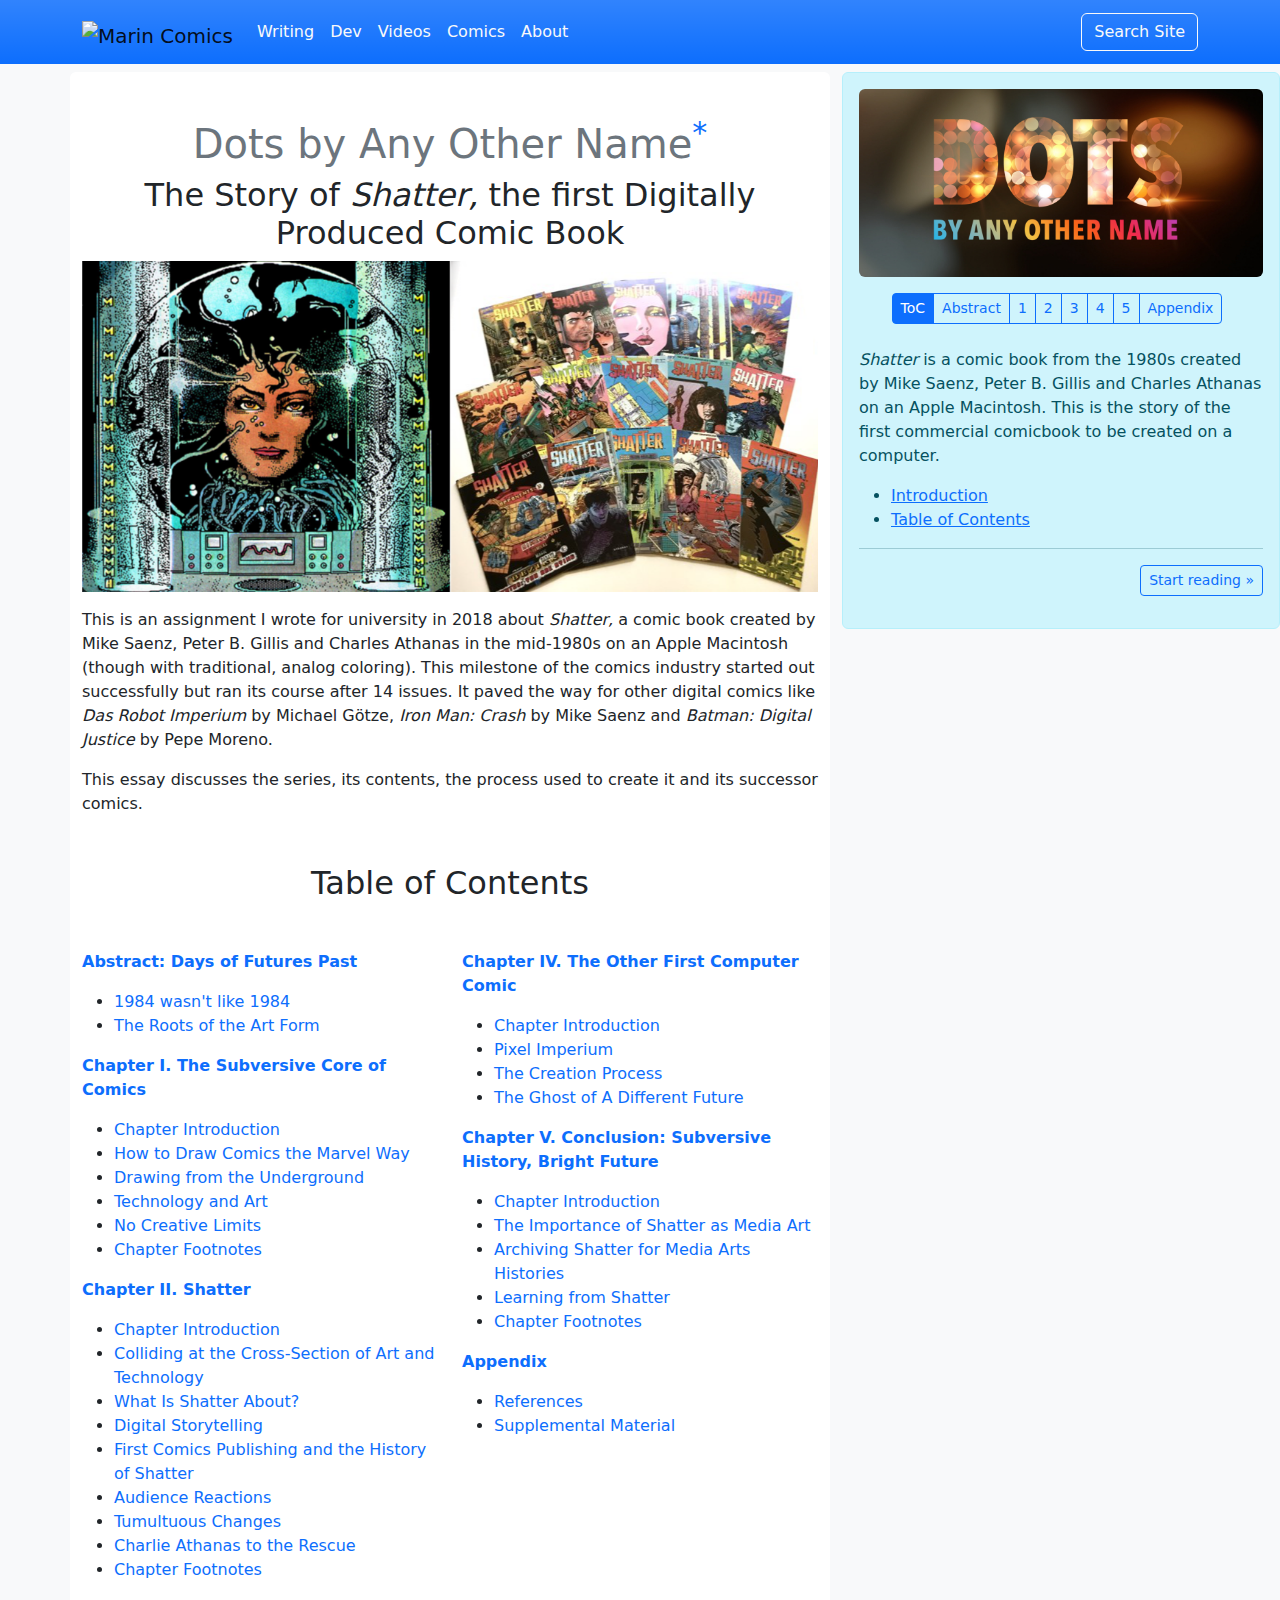
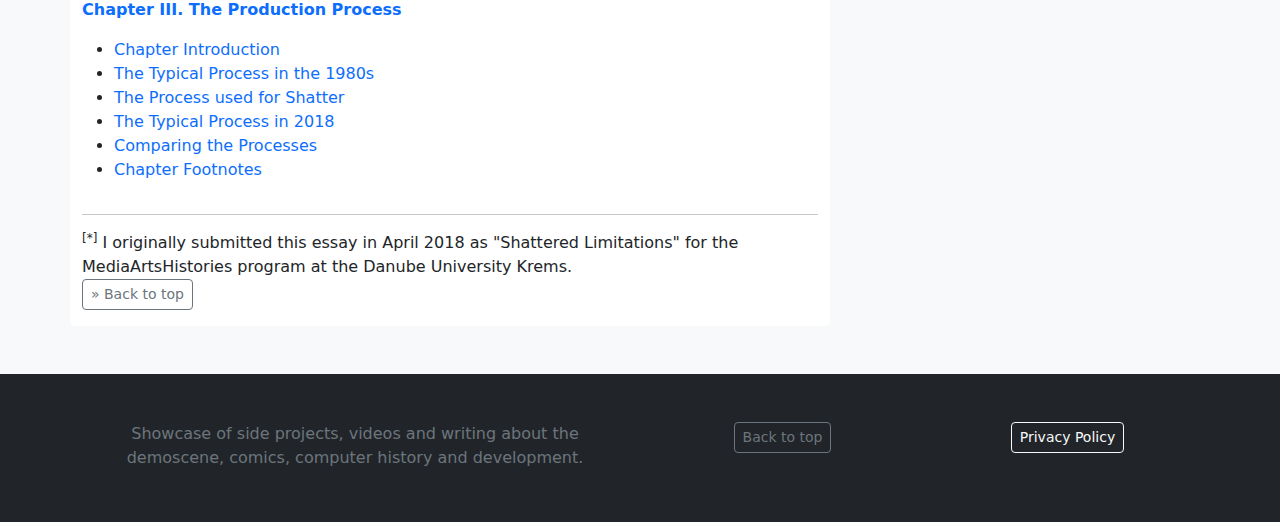
==== commit e8db65d6: "Updates navbar and footer" ====
--- a/index.html
+++ b/index.html
@@ -1,305 +1,587 @@
 <!DOCTYPE html>
 <html lang="en">
-
-<head>
-  <meta charset="UTF-8" />
-  <meta http-equiv="X-UA-Compatible" content="IE=edge" />
-  <meta name="viewport" content="width=device-width, initial-scale=1.0" />
-  <title>Table of Contents - Dots by Any Other Name</title>
-  <link rel="stylesheet" href="css/bootstrap.min.css" />
-  <link rel="stylesheet" href="css/custom.css" />
-</head>
-
-<body class="bg-light">
-  <nav class="d-flex flex-wrap justify-content-center p-3 bg-primary bg-gradient text-light">
-    <a href="https://marincomics.com" class="d-flex align-items-center mb-md-1 me-md-auto text-dark text-decoration-none">
-      <img src="../img/marincomics-logo.png" alt="Marin Comics" height="50" />
-    </a>
-
-    <ul class="nav nav-pills me-4">
-      <li class="nav-item">
-        <a href="/index.html" class="nav-link link-light">Home</a>
-      </li>
-      <li class="nav-item">
-        <a href="/writing.html" class="nav-link link-light">Writing</a>
-      </li>
-      <li class="nav-item">
-        <a href="/dev.html" class="nav-link link-light">Dev</a>
-      </li>
-      <li class="nav-item">
-        <a href="/videos.html" class="nav-link link-light">Videos</a>
-      </li>
-      <li class="nav-item">
-        <a href="/comics.html" class="nav-link link-light">Comics</a>
-      </li>
-      <li class="nav-item">
-        <a href="/about.html" class="nav-link link-light">About</a>
-      </li>
-    </ul>
-  </nav>
-
-  <div class="container mt-2">
-    <div class="row">
-      <main class="col-md-8 bg-white rounded mb-5">
-        <section id="shatter-introduction">
-          <h1 class="text-center text-secondary mt-5">
-            Dots by Any Other Name<sup><a href="#dots-remark" id="shatter-remark-origin" class="text-decoration-none">*</a></sup>
-          </h1>
-          <h2 class="text-center">
-            The Story of <em>Shatter,</em> the first Digitally Produced Comic
-            Book
-          </h2>
-          <p class="text-center">
-            <img src="img/shatter-intro-image.png" alt="Shatter, the first comic book created on a computer" class="img-fluid" />
-          </p>
-          <p>
-            This is an assignment I wrote for university in 2018 about
-            <em>Shatter,</em> a comic book created by Mike Saenz, Peter B.
-            Gillis and Charles Athanas in the mid-1980s on an Apple Macintosh
-            (though with traditional, analog coloring). This milestone of the
-            comics industry started out successfully but ran its course after
-            14 issues. It paved the way for other digital comics like
-            <em>Das Robot Imperium</em> by Michael Götze,
-            <em>Iron Man: Crash</em> by Mike Saenz and
-            <em>Batman: Digital Justice</em> by Pepe Moreno.
-          </p>
-
-          <p>
-            This essay discusses the series, its contents, the process used to
-            create it and its successor comics.
-          </p>
-        </section>
-
-
-        <h2 class="text-center my-5">Table of Contents</h2>
-        <div class="row" id="shatter-toc">
-          <section class="col-md-6">
+  <head>
+    <meta charset="UTF-8" />
+    <meta http-equiv="X-UA-Compatible" content="IE=edge" />
+    <meta name="viewport" content="width=device-width, initial-scale=1.0" />
+    <title>Table of Contents - Dots by Any Other Name</title>
+    <link rel="stylesheet" href="css/bootstrap.min.css" />
+    <link rel="stylesheet" href="css/custom.css" />
+    <link
+      rel="canonical"
+      href="https://marincomics.com/project-shatter-computer-comic/index.html"
+    />
+    <meta
+      property="og:title"
+      content="Dots by Any Other Name: The Story of Shatter, the first Digitally Produced Comic Book"
+    />
+    <meta
+      property="og:description"
+      name="description"
+      content="This is an essay about Shatter, a comic book created by Mike Saenz, Peter B. Gillis and Charles Athanas in the mid-1980s on an Apple Macintosh (though with traditional, analog coloring). This milestone of the comics industry paved the way for other digital comics like Das Robot Imperium by Michael Götze and other digital comics."
+    />
+    <meta
+      name="keywords"
+      content="Shatter, Mike Saenz, Peter B. Gillis, Charles Athanas, Apple Macintosh, Das Robot Imperium, Michael Götze, digital comics, computer comics, computer history, computer art, computer graphics, computer illustration, computer coloring, computer lettering, computer sound effects, computer comic book, computer comic books, digital comic book, digital comic books, digital comic, digital comics, digital art, digital graphics, digital illustration, digital coloring, digital lettering, digital sound effects, digital comic book, digital comic books, digital comic, digital comics, digital art, digital graphics, digital illustration, digital coloring, digital lettering, digital sound effects"
+    />
+    <meta
+      property="og:image"
+      content="https://marincomics.com/project-shatter-computer-comic/img/dots-by-any-other-name.jpg"
+    />
+    <meta name="author" content="Marin Balabanov" />
+  </head>
+
+  <body class="bg-light">
+    <nav
+      class="navbar navbar-expand-lg bg-primary bg-gradient"
+      data-bs-theme="dark"
+    >
+      <div class="container">
+        <a class="navbar-brand" href="https://marincomics.com"
+          ><img
+            src="https://marincomics.com/img/marincomics-logo-sm.png"
+            alt="Marin Comics"
+            width="200px"
+            class="mt-2"
+        /></a>
+        <button
+          class="navbar-toggler text-white border-white bg-light"
+          type="button"
+          data-bs-toggle="collapse"
+          data-bs-target="#navbarMarinComics"
+          aria-controls="navbarMarinComics"
+          aria-expanded="false"
+          aria-label="Toggle navigation"
+        >
+          <span class="navbar-toggler-icon"></span>
+        </button>
+        <div class="collapse navbar-collapse" id="navbarMarinComics">
+          <ul class="navbar-nav me-auto mb-2 mb-lg-0">
+            <li class="nav-item">
+              <a
+                class="nav-link link-light"
+                href="https://marincomics.com/writing.html"
+                >Writing</a
+              >
+            </li>
+            <li class="nav-item">
+              <a
+                class="nav-link link-light"
+                href="https://marincomics.com/dev.html"
+                >Dev</a
+              >
+            </li>
+            <li class="nav-item">
+              <a
+                class="nav-link link-light"
+                href="https://marincomics.com/videos.html"
+                >Videos</a
+              >
+            </li>
+            <li class="nav-item">
+              <a
+                class="nav-link link-light"
+                href="https://marincomics.com/comics.html"
+                >Comics</a
+              >
+            </li>
+            <li class="nav-item">
+              <a
+                class="nav-link link-light"
+                href="https://marincomics.com/about.html"
+                >About</a
+              >
+            </li>
+          </ul>
+          <a href="#" class="btn btn-outline-light" onclick="triggerSearch()"
+            >Search Site</a
+          >
+        </div>
+      </div>
+    </nav>
+
+    <div class="container mt-2">
+      <div class="row">
+        <main class="col-md-8 bg-white rounded mb-5">
+          <section id="shatter-introduction">
+            <h1 class="text-center text-secondary mt-5">
+              Dots by Any Other Name<sup
+                ><a
+                  href="#dots-remark"
+                  id="shatter-remark-origin"
+                  class="text-decoration-none"
+                  >*</a
+                ></sup
+              >
+            </h1>
+            <h2 class="text-center">
+              The Story of <em>Shatter,</em> the first Digitally Produced Comic
+              Book
+            </h2>
+            <p class="text-center">
+              <img
+                src="img/shatter-intro-image.png"
+                alt="Shatter, the first comic book created on a computer"
+                class="img-fluid"
+              />
+            </p>
             <p>
-              <a href="abstract.html#shatter-abstract" class="text-decoration-none"><strong>Abstract: Days of Futures Past</strong></a>
-            </p>
-            <ul>
-              <li>
-                <a href="abstract.html#shatter-abstract-section-1" class="text-decoration-none">1984 wasn't like 1984</a>
-              </li>
-              <li>
-                <a href="abstract.html#shatter-abstract-section-2" class="text-decoration-none">The Roots of the Art Form</a>
-              </li>
-            </ul>
+              This is an assignment I wrote for university in 2018 about
+              <em>Shatter,</em> a comic book created by Mike Saenz, Peter B.
+              Gillis and Charles Athanas in the mid-1980s on an Apple Macintosh
+              (though with traditional, analog coloring). This milestone of the
+              comics industry started out successfully but ran its course after
+              14 issues. It paved the way for other digital comics like
+              <em>Das Robot Imperium</em> by Michael Götze,
+              <em>Iron Man: Crash</em> by Mike Saenz and
+              <em>Batman: Digital Justice</em> by Pepe Moreno.
+            </p>
 
             <p>
-              <a href="chapter-01.html#shatter-chapter-1" class="text-decoration-none"><strong>Chapter I. The Subversive Core of Comics</strong></a>
-            </p>
-            <ul>
-              <li>
-                <a href="chapter-01.html#shatter-chapter-1-section-1" class="text-decoration-none">Chapter Introduction</a>
-              </li>
-              <li>
-                <a href="chapter-01.html#shatter-chapter-1-section-2" class="text-decoration-none">How to Draw Comics the Marvel Way</a>
-              </li>
-              <li>
-                <a href="chapter-01.html#shatter-chapter-1-section-3" class="text-decoration-none">Drawing from the Underground</a>
-              </li>
-              <li>
-                <a href="chapter-01.html#shatter-chapter-1-section-4" class="text-decoration-none">Technology and Art</a>
-              </li>
-              <li>
-                <a href="chapter-01.html#shatter-chapter-1-section-5" class="text-decoration-none">No Creative Limits</a>
-              </li>
-              <li>
-                <a href="chapter-01.html#shatter-chapter-1-footnotes" class="text-decoration-none">Chapter Footnotes</a>
-              </li>
-            </ul>
-
-            <p>
-              <a href="chapter-02.html#shatter-chapter-2" class="text-decoration-none"><strong>Chapter II. Shatter</strong></a>
-            </p>
-            <ul>
-              <li>
-                <a href="chapter-02.html#shatter-chapter-2-section-1" class="text-decoration-none">Chapter Introduction</a>
-              </li>
-              <li>
-                <a href="chapter-02.html#shatter-chapter-2-section-2" class="text-decoration-none">Colliding at the Cross-Section of Art and Technology</a>
-              </li>
-              <li>
-                <a href="chapter-02.html#shatter-chapter-2-section-3" class="text-decoration-none">What Is Shatter About?</a>
-              </li>
-              <li>
-                <a href="chapter-02.html#shatter-chapter-2-section-4" class="text-decoration-none">Digital Storytelling</a>
-              </li>
-              <li>
-                <a href="chapter-02.html#shatter-chapter-2-section-5" class="text-decoration-none">First Comics Publishing and the History of Shatter</a>
-              </li>
-              <li>
-                <a href="chapter-02.html#shatter-chapter-2-section-6" class="text-decoration-none">Audience Reactions</a>
-              </li>
-              <li>
-                <a href="chapter-02.html#shatter-chapter-2-section-7" class="text-decoration-none">Tumultuous Changes</a>
-              </li>
-              <li>
-                <a href="chapter-02.html#shatter-chapter-2-section-8" class="text-decoration-none">Charlie Athanas to the Rescue</a>
-              </li>
-              <li>
-                <a href="chapter-02.html#shatter-chapter-2-footnotes" class="text-decoration-none">Chapter Footnotes</a>
-              </li>
-            </ul>
-
-            <p>
-              <a href="chapter-03.html#shatter-chapter-3" class="text-decoration-none"><strong>Chapter III. The Production Process</strong></a>
-            </p>
-            <ul>
-              <li>
-                <a href="chapter-03.html#shatter-chapter-3-section-1" class="text-decoration-none">Chapter Introduction</a>
-              </li>
-              <li>
-                <a href="chapter-03.html#shatter-chapter-3-section-2" class="text-decoration-none">The Typical Process in the 1980s</a>
-              </li>
-              <li>
-                <a href="chapter-03.html#shatter-chapter-3-section-3" class="text-decoration-none">The Process used for Shatter</a>
-              </li>
-              <li>
-                <a href="chapter-03.html#shatter-chapter-3-section-4" class="text-decoration-none">The Typical Process in 2018</a>
-              </li>
-              <li>
-                <a href="chapter-03.html#shatter-chapter-3-section-5" class="text-decoration-none">Comparing the Processes</a>
-              </li>
-              <li>
-                <a href="chapter-03.html#shatter-chapter-3-footnotes" class="text-decoration-none">Chapter Footnotes</a>
-              </li>
-            </ul>
+              This essay discusses the series, its contents, the process used to
+              create it and its successor comics.
+            </p>
           </section>
 
-          <section class="col-md-6">
-            <p>
-              <a href="chapter-04.html#shatter-chapter-4" class="text-decoration-none"><strong>Chapter IV. The Other First Computer Comic</strong></a>
-            </p>
-            <ul>
-              <li>
-                <a href="chapter-04.html#shatter-chapter-4-section-1" class="text-decoration-none">Chapter Introduction</a>
-              </li>
-              <li>
-                <a href="chapter-04.html#shatter-chapter-4-section-2" class="text-decoration-none">Pixel Imperium</a>
-              </li>
-              <li>
-                <a href="chapter-04.html#shatter-chapter-4-section-3" class="text-decoration-none">The Creation Process</a>
-              </li>
-              <li>
-                <a href="chapter-04.html#shatter-chapter-4-section-4" class="text-decoration-none">The Ghost of A Different Future</a>
-              </li>
-            </ul>
-
-            <p>
-              <a href="chapter-05.html#shatter-chapter-5" class="text-decoration-none"><strong>Chapter V. Conclusion: Subversive History, Bright
-                  Future</strong></a>
-            </p>
-            <ul>
-              <li>
-                <a href="chapter-05.html#shatter-chapter-5-section-1" class="text-decoration-none">Chapter Introduction</a>
-              </li>
-              <li>
-                <a href="chapter-05.html#shatter-chapter-5-section-2" class="text-decoration-none">The Importance of Shatter as Media Art</a>
-              </li>
-              <li>
-                <a href="chapter-05.html#shatter-chapter-5-section-3" class="text-decoration-none">Archiving Shatter for Media Arts Histories</a>
-              </li>
-              <li>
-                <a href="chapter-05.html#shatter-chapter-5-section-4" class="text-decoration-none">Learning from Shatter</a>
-              </li>
-              <li>
-                <a href="chapter-05.html#shatter-chapter-5-footnotes" class="text-decoration-none">Chapter Footnotes</a>
-              </li>
-            </ul>
-
-            <p>
-              <a href="appendix.html#shatter-appendix" class="text-decoration-none"><strong>Appendix</strong></a>
-            </p>
-            <ul>
-              <li>
-                <a href="appendix.html#shatter-references" class="text-decoration-none">References</a>
-              </li>
-              <li>
-                <a href="appendix.html#shatter-comic-pages" class="text-decoration-none">Supplemental Material</a>
-              </li>
-            </ul>
-
-          </section>
-          <div>
-            <hr />
-            <p id="dots-remark">
-              <sup>[*]</sup> I originally submitted this essay in April 2018
-              as "Shattered Limitations" for the MediaArtsHistories program at
-              the Danube University Krems.<br /><a href="#shatter-remark-origin" class="btn btn-outline-secondary btn-sm">
-                &raquo; Back to top</a>
-            </p>
+          <h2 class="text-center my-5">Table of Contents</h2>
+          <div class="row" id="shatter-toc">
+            <section class="col-md-6">
+              <p>
+                <a
+                  href="abstract.html#shatter-abstract"
+                  class="text-decoration-none"
+                  ><strong>Abstract: Days of Futures Past</strong></a
+                >
+              </p>
+              <ul>
+                <li>
+                  <a
+                    href="abstract.html#shatter-abstract-section-1"
+                    class="text-decoration-none"
+                    >1984 wasn't like 1984</a
+                  >
+                </li>
+                <li>
+                  <a
+                    href="abstract.html#shatter-abstract-section-2"
+                    class="text-decoration-none"
+                    >The Roots of the Art Form</a
+                  >
+                </li>
+              </ul>
+
+              <p>
+                <a
+                  href="chapter-01.html#shatter-chapter-1"
+                  class="text-decoration-none"
+                  ><strong>Chapter I. The Subversive Core of Comics</strong></a
+                >
+              </p>
+              <ul>
+                <li>
+                  <a
+                    href="chapter-01.html#shatter-chapter-1-section-1"
+                    class="text-decoration-none"
+                    >Chapter Introduction</a
+                  >
+                </li>
+                <li>
+                  <a
+                    href="chapter-01.html#shatter-chapter-1-section-2"
+                    class="text-decoration-none"
+                    >How to Draw Comics the Marvel Way</a
+                  >
+                </li>
+                <li>
+                  <a
+                    href="chapter-01.html#shatter-chapter-1-section-3"
+                    class="text-decoration-none"
+                    >Drawing from the Underground</a
+                  >
+                </li>
+                <li>
+                  <a
+                    href="chapter-01.html#shatter-chapter-1-section-4"
+                    class="text-decoration-none"
+                    >Technology and Art</a
+                  >
+                </li>
+                <li>
+                  <a
+                    href="chapter-01.html#shatter-chapter-1-section-5"
+                    class="text-decoration-none"
+                    >No Creative Limits</a
+                  >
+                </li>
+                <li>
+                  <a
+                    href="chapter-01.html#shatter-chapter-1-footnotes"
+                    class="text-decoration-none"
+                    >Chapter Footnotes</a
+                  >
+                </li>
+              </ul>
+
+              <p>
+                <a
+                  href="chapter-02.html#shatter-chapter-2"
+                  class="text-decoration-none"
+                  ><strong>Chapter II. Shatter</strong></a
+                >
+              </p>
+              <ul>
+                <li>
+                  <a
+                    href="chapter-02.html#shatter-chapter-2-section-1"
+                    class="text-decoration-none"
+                    >Chapter Introduction</a
+                  >
+                </li>
+                <li>
+                  <a
+                    href="chapter-02.html#shatter-chapter-2-section-2"
+                    class="text-decoration-none"
+                    >Colliding at the Cross-Section of Art and Technology</a
+                  >
+                </li>
+                <li>
+                  <a
+                    href="chapter-02.html#shatter-chapter-2-section-3"
+                    class="text-decoration-none"
+                    >What Is Shatter About?</a
+                  >
+                </li>
+                <li>
+                  <a
+                    href="chapter-02.html#shatter-chapter-2-section-4"
+                    class="text-decoration-none"
+                    >Digital Storytelling</a
+                  >
+                </li>
+                <li>
+                  <a
+                    href="chapter-02.html#shatter-chapter-2-section-5"
+                    class="text-decoration-none"
+                    >First Comics Publishing and the History of Shatter</a
+                  >
+                </li>
+                <li>
+                  <a
+                    href="chapter-02.html#shatter-chapter-2-section-6"
+                    class="text-decoration-none"
+                    >Audience Reactions</a
+                  >
+                </li>
+                <li>
+                  <a
+                    href="chapter-02.html#shatter-chapter-2-section-7"
+                    class="text-decoration-none"
+                    >Tumultuous Changes</a
+                  >
+                </li>
+                <li>
+                  <a
+                    href="chapter-02.html#shatter-chapter-2-section-8"
+                    class="text-decoration-none"
+                    >Charlie Athanas to the Rescue</a
+                  >
+                </li>
+                <li>
+                  <a
+                    href="chapter-02.html#shatter-chapter-2-footnotes"
+                    class="text-decoration-none"
+                    >Chapter Footnotes</a
+                  >
+                </li>
+              </ul>
+
+              <p>
+                <a
+                  href="chapter-03.html#shatter-chapter-3"
+                  class="text-decoration-none"
+                  ><strong>Chapter III. The Production Process</strong></a
+                >
+              </p>
+              <ul>
+                <li>
+                  <a
+                    href="chapter-03.html#shatter-chapter-3-section-1"
+                    class="text-decoration-none"
+                    >Chapter Introduction</a
+                  >
+                </li>
+                <li>
+                  <a
+                    href="chapter-03.html#shatter-chapter-3-section-2"
+                    class="text-decoration-none"
+                    >The Typical Process in the 1980s</a
+                  >
+                </li>
+                <li>
+                  <a
+                    href="chapter-03.html#shatter-chapter-3-section-3"
+                    class="text-decoration-none"
+                    >The Process used for Shatter</a
+                  >
+                </li>
+                <li>
+                  <a
+                    href="chapter-03.html#shatter-chapter-3-section-4"
+                    class="text-decoration-none"
+                    >The Typical Process in 2018</a
+                  >
+                </li>
+                <li>
+                  <a
+                    href="chapter-03.html#shatter-chapter-3-section-5"
+                    class="text-decoration-none"
+                    >Comparing the Processes</a
+                  >
+                </li>
+                <li>
+                  <a
+                    href="chapter-03.html#shatter-chapter-3-footnotes"
+                    class="text-decoration-none"
+                    >Chapter Footnotes</a
+                  >
+                </li>
+              </ul>
+            </section>
+
+            <section class="col-md-6">
+              <p>
+                <a
+                  href="chapter-04.html#shatter-chapter-4"
+                  class="text-decoration-none"
+                  ><strong
+                    >Chapter IV. The Other First Computer Comic</strong
+                  ></a
+                >
+              </p>
+              <ul>
+                <li>
+                  <a
+                    href="chapter-04.html#shatter-chapter-4-section-1"
+                    class="text-decoration-none"
+                    >Chapter Introduction</a
+                  >
+                </li>
+                <li>
+                  <a
+                    href="chapter-04.html#shatter-chapter-4-section-2"
+                    class="text-decoration-none"
+                    >Pixel Imperium</a
+                  >
+                </li>
+                <li>
+                  <a
+                    href="chapter-04.html#shatter-chapter-4-section-3"
+                    class="text-decoration-none"
+                    >The Creation Process</a
+                  >
+                </li>
+                <li>
+                  <a
+                    href="chapter-04.html#shatter-chapter-4-section-4"
+                    class="text-decoration-none"
+                    >The Ghost of A Different Future</a
+                  >
+                </li>
+              </ul>
+
+              <p>
+                <a
+                  href="chapter-05.html#shatter-chapter-5"
+                  class="text-decoration-none"
+                  ><strong
+                    >Chapter V. Conclusion: Subversive History, Bright
+                    Future</strong
+                  ></a
+                >
+              </p>
+              <ul>
+                <li>
+                  <a
+                    href="chapter-05.html#shatter-chapter-5-section-1"
+                    class="text-decoration-none"
+                    >Chapter Introduction</a
+                  >
+                </li>
+                <li>
+                  <a
+                    href="chapter-05.html#shatter-chapter-5-section-2"
+                    class="text-decoration-none"
+                    >The Importance of Shatter as Media Art</a
+                  >
+                </li>
+                <li>
+                  <a
+                    href="chapter-05.html#shatter-chapter-5-section-3"
+                    class="text-decoration-none"
+                    >Archiving Shatter for Media Arts Histories</a
+                  >
+                </li>
+                <li>
+                  <a
+                    href="chapter-05.html#shatter-chapter-5-section-4"
+                    class="text-decoration-none"
+                    >Learning from Shatter</a
+                  >
+                </li>
+                <li>
+                  <a
+                    href="chapter-05.html#shatter-chapter-5-footnotes"
+                    class="text-decoration-none"
+                    >Chapter Footnotes</a
+                  >
+                </li>
+              </ul>
+
+              <p>
+                <a
+                  href="appendix.html#shatter-appendix"
+                  class="text-decoration-none"
+                  ><strong>Appendix</strong></a
+                >
+              </p>
+              <ul>
+                <li>
+                  <a
+                    href="appendix.html#shatter-references"
+                    class="text-decoration-none"
+                    >References</a
+                  >
+                </li>
+                <li>
+                  <a
+                    href="appendix.html#shatter-comic-pages"
+                    class="text-decoration-none"
+                    >Supplemental Material</a
+                  >
+                </li>
+              </ul>
+            </section>
+            <div>
+              <hr />
+              <p id="dots-remark">
+                <sup>[*]</sup> I originally submitted this essay in April 2018
+                as "Shattered Limitations" for the MediaArtsHistories program at
+                the Danube University Krems.<br /><a
+                  href="#shatter-remark-origin"
+                  class="btn btn-outline-secondary btn-sm"
+                >
+                  &raquo; Back to top</a
+                >
+              </p>
+            </div>
           </div>
-        </div>
-      </main>
-      <aside class="col-md-4">
-        <div class="alert alert-info position-fixed" id="toc-sidenav">
-          <img src="img/dots-by-any-other-name.jpg" alt="Dots by any other Name" class="img-fluid rounded" />
-          <div class="row">
-            <div class="col d-flex justify-content-center">
-              <div class="btn-toolbar my-3" role="toolbar" aria-label="Page selector">
-                <div class="btn-group me-2 btn-group-sm" role="group" aria-label="Link group">
-                  <a class="btn btn-outline-primary active" href="index.html">ToC</a>
-                  <a class="btn btn-outline-primary" href="abstract.html">Abstract</a>
-                  <a class="btn btn-outline-primary" href="chapter-01.html">1</a>
-                  <a class="btn btn-outline-primary" href="chapter-02.html">2</a>
-                  <a class="btn btn-outline-primary" href="chapter-03.html">3</a>
-                  <a class="btn btn-outline-primary" href="chapter-04.html">4</a>
-                  <a class="btn btn-outline-primary" href="chapter-05.html">5</a>
-                  <a class="btn btn-outline-primary" href="appendix.html">Appendix</a>
+        </main>
+        <aside class="col-md-4">
+          <div class="alert alert-info position-fixed" id="toc-sidenav">
+            <img
+              src="img/dots-by-any-other-name.jpg"
+              alt="Dots by any other Name"
+              class="img-fluid rounded"
+            />
+            <div class="row">
+              <div class="col d-flex justify-content-center">
+                <div
+                  class="btn-toolbar my-3"
+                  role="toolbar"
+                  aria-label="Page selector"
+                >
+                  <div
+                    class="btn-group me-2 btn-group-sm"
+                    role="group"
+                    aria-label="Link group"
+                  >
+                    <a class="btn btn-outline-primary active" href="index.html"
+                      >ToC</a
+                    >
+                    <a class="btn btn-outline-primary" href="abstract.html"
+                      >Abstract</a
+                    >
+                    <a class="btn btn-outline-primary" href="chapter-01.html"
+                      >1</a
+                    >
+                    <a class="btn btn-outline-primary" href="chapter-02.html"
+                      >2</a
+                    >
+                    <a class="btn btn-outline-primary" href="chapter-03.html"
+                      >3</a
+                    >
+                    <a class="btn btn-outline-primary" href="chapter-04.html"
+                      >4</a
+                    >
+                    <a class="btn btn-outline-primary" href="chapter-05.html"
+                      >5</a
+                    >
+                    <a class="btn btn-outline-primary" href="appendix.html"
+                      >Appendix</a
+                    >
+                  </div>
                 </div>
               </div>
             </div>
-          </div>
-          <p class="mt-2">
-            <em>Shatter</em> is a comic book from the 1980s created by Mike
-            Saenz, Peter B. Gillis and Charles Athanas on an Apple Macintosh.
-            This is the story of the first commercial comicbook to be created
-            on a computer.
-          </p>
-          <ul>
-            <li>
-              <a href="#shatter-introduction">Introduction</a>
-            </li>
-            <li>
-              <a href="#shatter-toc">Table of Contents</a>
-            </li>
-          </ul>
-          <hr />
-          <div class="row">
-            <div class="col-6"></div>
-            <div class="col-6">
-              <p class="text-end">
-                <a href="abstract.html" class="btn btn-outline-primary btn-sm">Start reading &raquo;</a>
-              </p>
+            <p class="mt-2">
+              <em>Shatter</em> is a comic book from the 1980s created by Mike
+              Saenz, Peter B. Gillis and Charles Athanas on an Apple Macintosh.
+              This is the story of the first commercial comicbook to be created
+              on a computer.
+            </p>
+            <ul>
+              <li>
+                <a href="#shatter-introduction">Introduction</a>
+              </li>
+              <li>
+                <a href="#shatter-toc">Table of Contents</a>
+              </li>
+            </ul>
+            <hr />
+            <div class="row">
+              <div class="col-6"></div>
+              <div class="col-6">
+                <p class="text-end">
+                  <a href="abstract.html" class="btn btn-outline-primary btn-sm"
+                    >Start reading &raquo;</a
+                  >
+                </p>
+              </div>
             </div>
           </div>
+        </aside>
+      </div>
+    </div>
+
+    <footer class="bg-dark text-muted p-5">
+      <div class="container">
+        <div class="row">
+          <div class="col-md-6 text-center">
+            <p class="mb-1">
+              Showcase of side projects, videos and writing about the demoscene,
+              comics, computer history and development.
+            </p>
+          </div>
+          <div class="col-md-3 text-center">
+            <p class="mb-1">
+              <a href="#" class="btn btn-sm btn-outline-secondary"
+                >Back to top</a
+              >
+            </p>
+          </div>
+          <div class="col-md-3 text-center">
+            <p class="mb-1">
+              <a
+                href="/privacy-policy.html"
+                class="btn btn-sm btn-outline-light"
+                >Privacy Policy</a
+              >
+            </p>
+          </div>
         </div>
-      </aside>
-    </div>
-  </div>
-  <script src="js/bootstrap.bundle.min.js"></script>
-
-  <footer class="bg-dark text-muted p-5 row">
-    <div class="col-md-6 text-center">
-      <p class="mb-1">
-        Showcase of side projects, videos and writing about comics, computer
-        history and development.
-      </p>
-    </div>
-    <div class="col-md-3 text-center">
-      <p class="mb-1">
-        <a rel="noopener" href="#" class="btn btn-sm btn-outline-secondary">Back to top</a>
-      </p>
-    </div>
-    <div class="col-md-3 text-center">
-      <p class="mb-1">
-        <a href="/privacy-policy.html" class="btn btn-sm btn-outline-light">Privacy Policy</a>
-      </p>
-    </div>
-  </footer>
-
-</body>
-
-</html>+      </div>
+    </footer>
+    <script src="js/bootstrap.bundle.min.js"></script>
+    <script src="../js/search.js"></script>
+  </body>
+</html>
